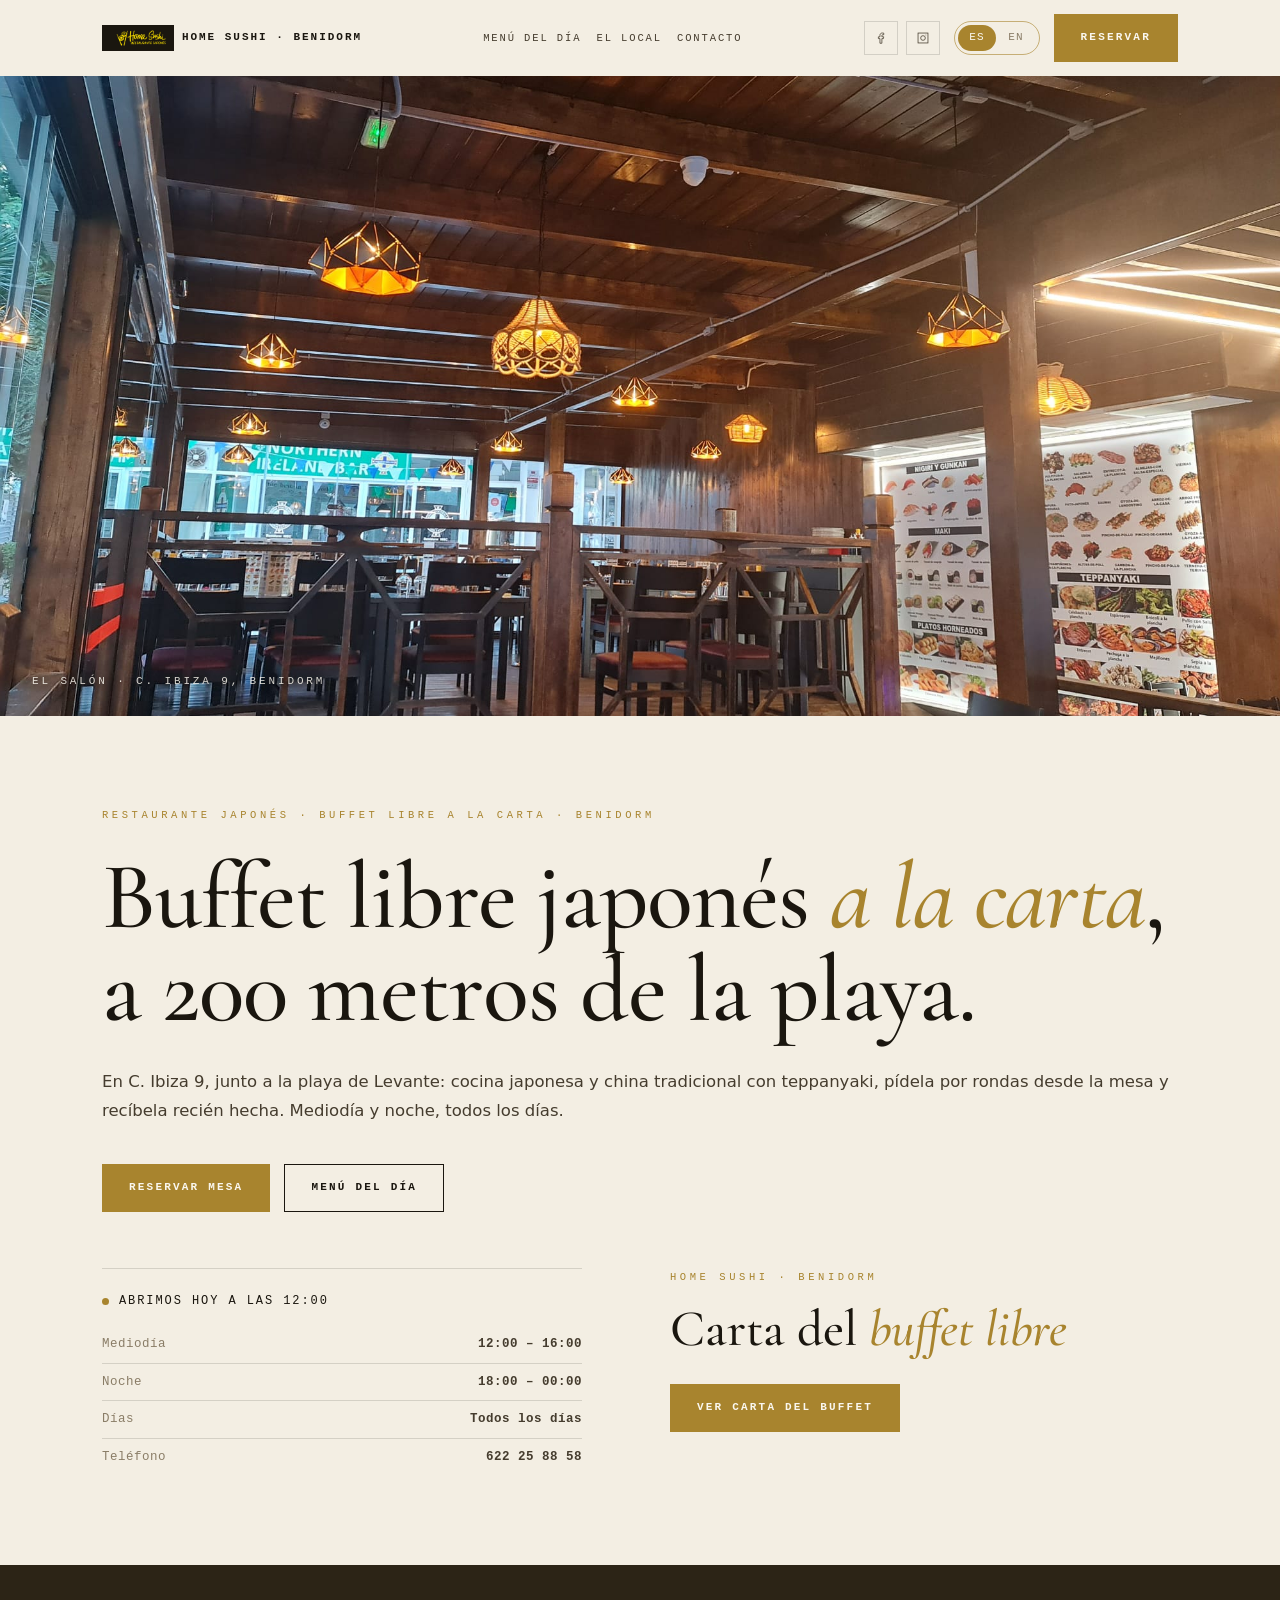
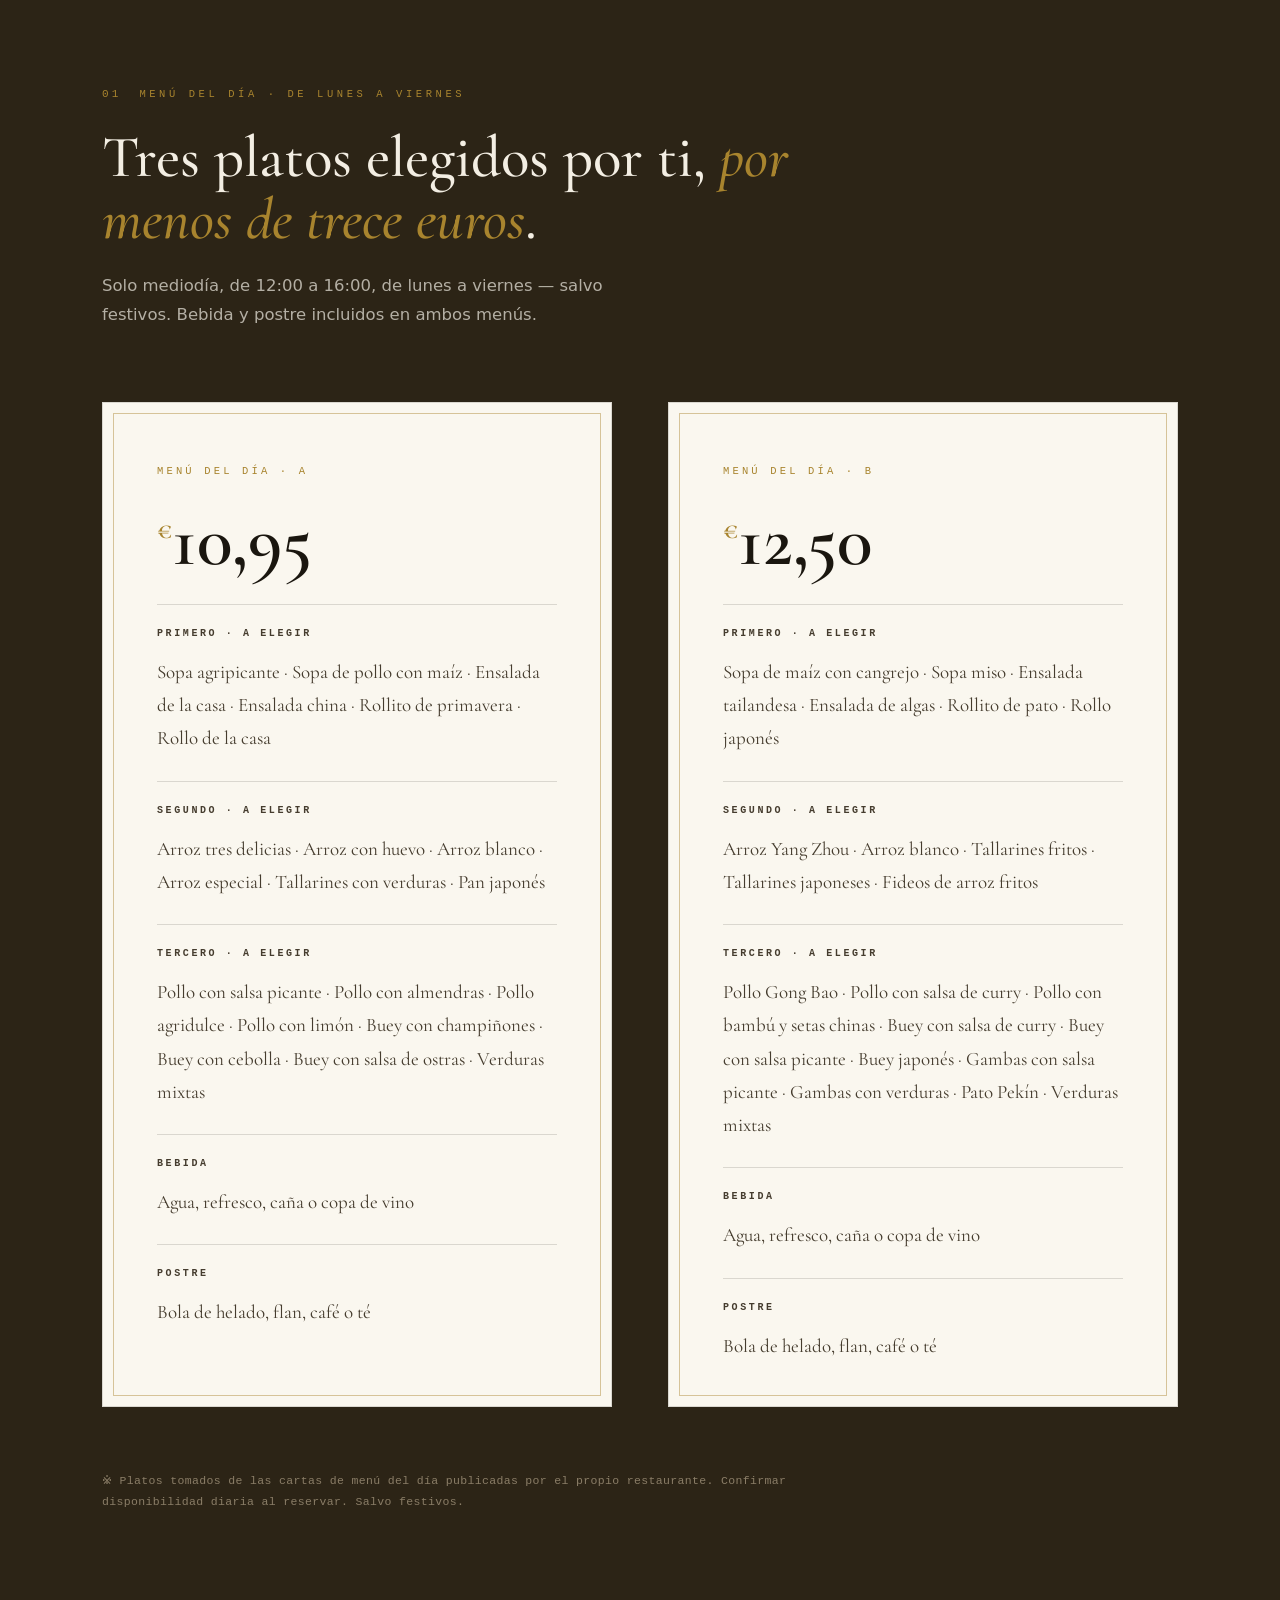
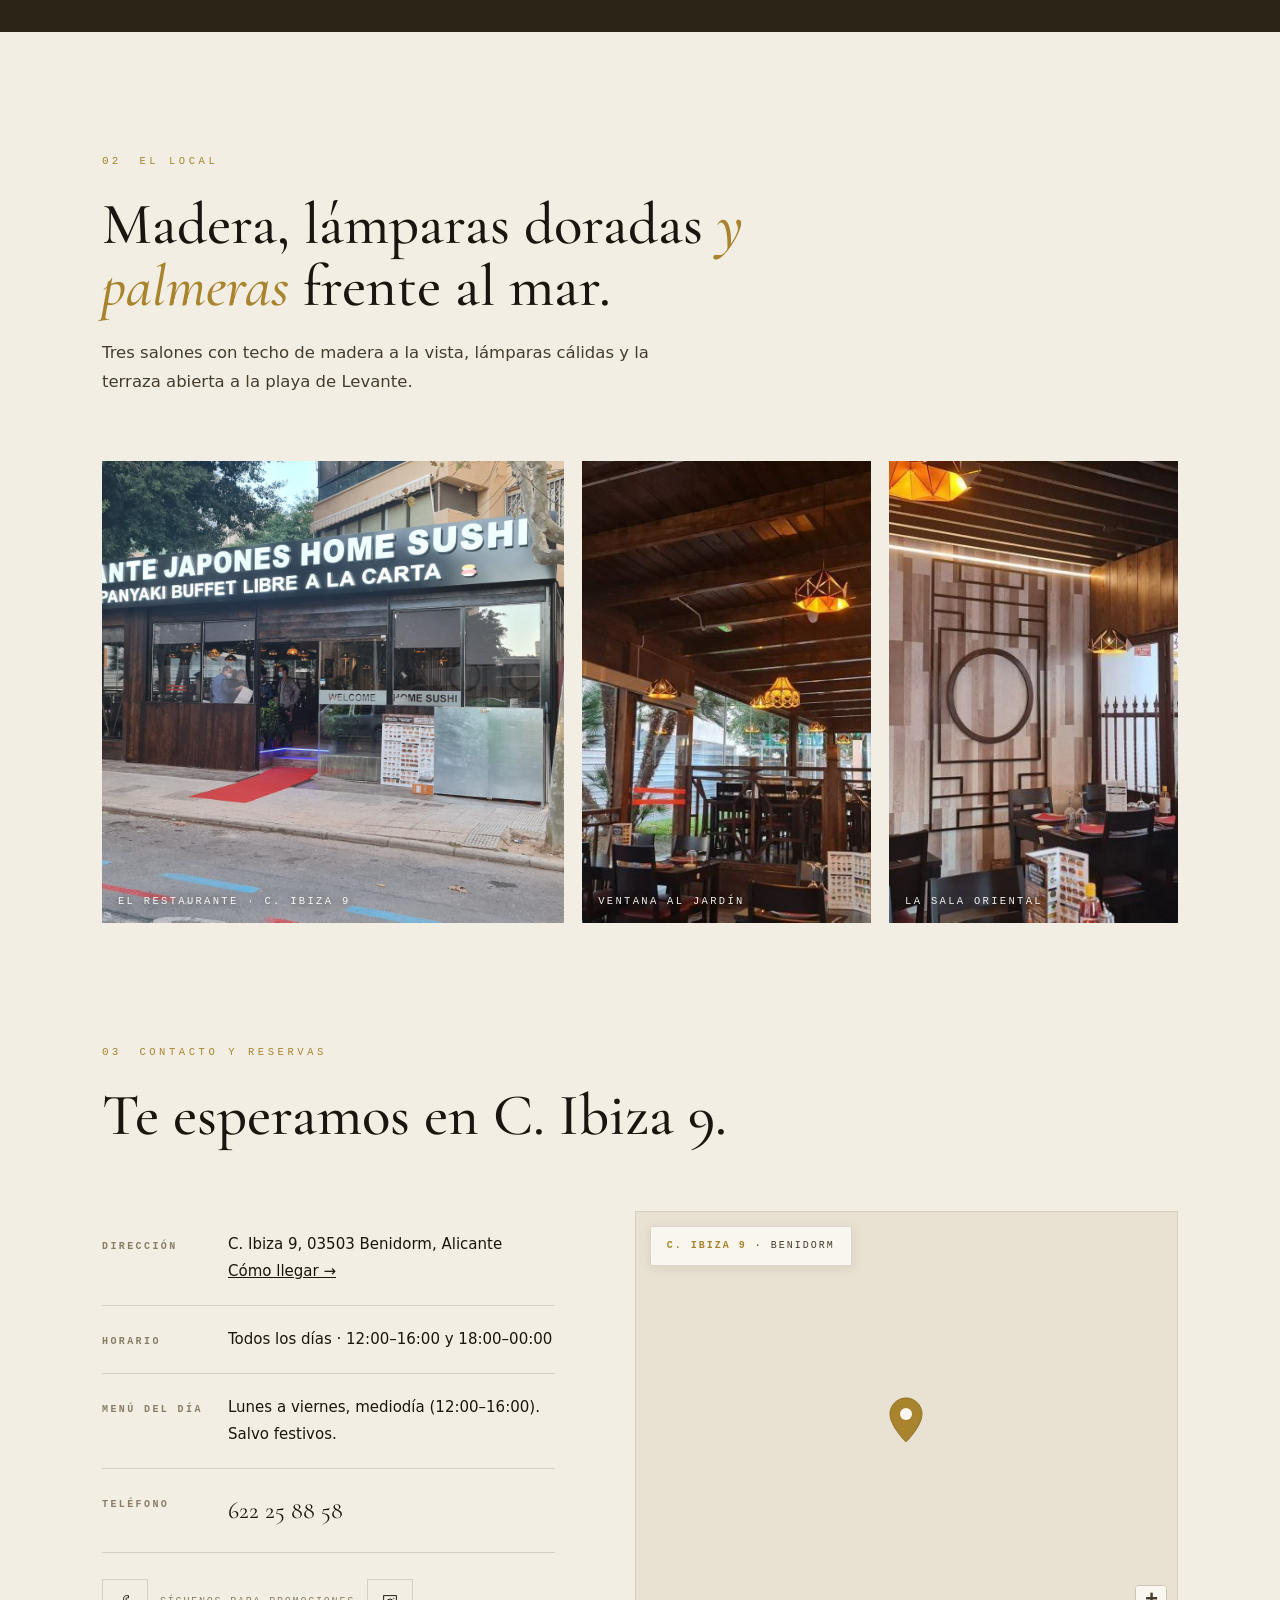
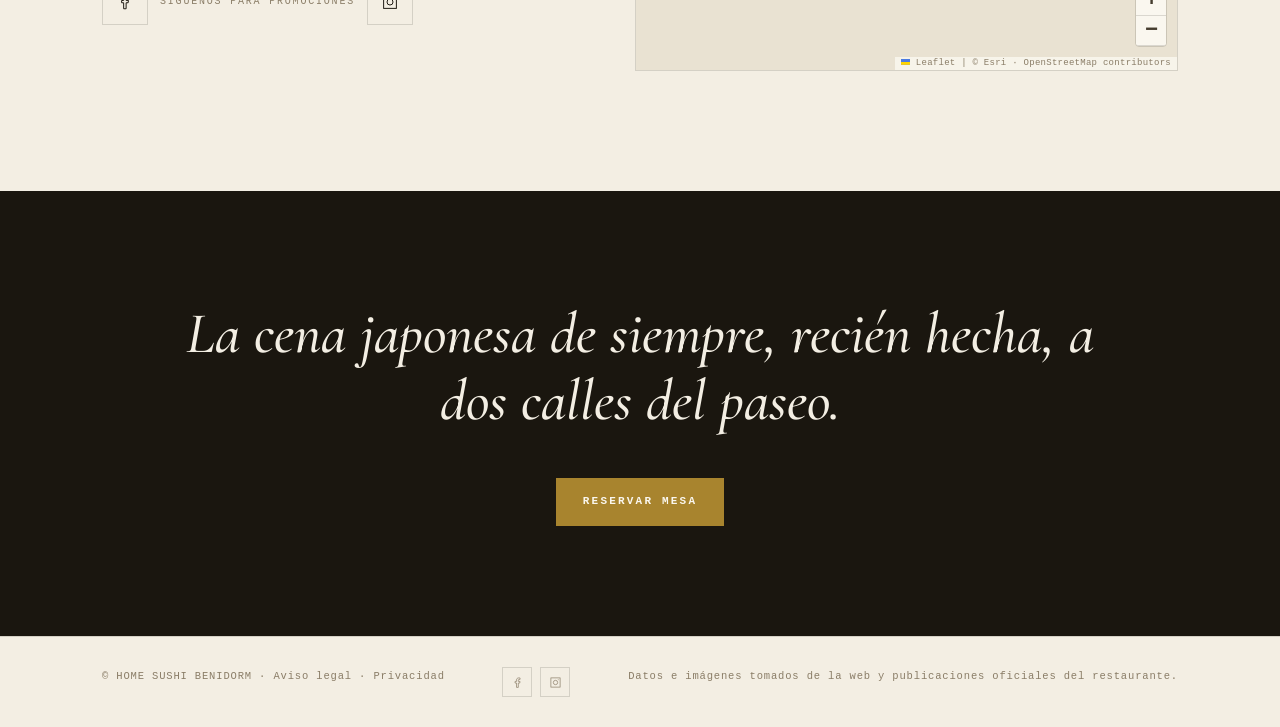
==== index.html @ 4728bac6 "Initial commit: web de Home Sushi con reservas y QR de menú" ====
<!DOCTYPE html>
<html lang="es">
<head>
<meta charset="UTF-8">
<meta name="viewport" content="width=device-width, initial-scale=1.0">
<title>HOME SUSHI Benidorm · Buffet libre japonés a la carta</title>
<meta name="description" content="Restaurante japonés y chino en Benidorm, a escasos 200 metros de la playa. Buffet libre a la carta con teppanyaki y menús del día de lunes a viernes. C. Ibiza 9 · 622 25 88 58.">
<link rel="icon" href="assets/logo.png">
<link rel="preconnect" href="https://fonts.googleapis.com">
<link rel="preconnect" href="https://fonts.gstatic.com" crossorigin>
<link href="https://fonts.googleapis.com/css2?family=Cormorant+Garamond:ital,wght@0,500;0,600;1,500&display=swap" rel="stylesheet">
<link rel="stylesheet" href="assets/leaflet/leaflet.css">
<link rel="stylesheet" href="assets/reservas.css">
<script>document.documentElement.className+=' js';</script>
<style>
:root{
  --paper:#f3eee3;
  --paper2:#faf7ef;
  --ink:#1a160f;
  --ink2:#453c2e;
  --muted:#8a7d67;
  --gold:#a8842e;
  --gold-soft:rgba(168,132,46,.45);
  --hair:rgba(26,22,15,.14);
  --hairW:rgba(250,247,239,.18);
  --disp:'Cormorant Garamond',Georgia,'Times New Roman',serif;
  --sans:-apple-system,BlinkMacSystemFont,'Segoe UI',system-ui,sans-serif;
  --mono:ui-monospace,'Cascadia Mono','Segoe UI Mono',Consolas,monospace;
}
*{margin:0;padding:0;box-sizing:border-box}
html{scroll-behavior:smooth}
body{counter-reset:cl;background:var(--paper);color:var(--ink);font-family:var(--sans);font-size:16px;line-height:1.8;-webkit-font-smoothing:antialiased}
a{color:inherit;text-decoration:none}
img{display:block;max-width:100%}
.wrap{max-width:1140px;margin:0 auto;padding:0 32px}
.eyebrow{font-family:var(--mono);font-size:10.5px;font-weight:500;letter-spacing:.34em;text-transform:uppercase;color:var(--gold)}
.num{font-family:var(--mono);font-size:11px;letter-spacing:.28em;color:var(--gold)}
.serif{font-family:var(--disp)}

/* NAV */
nav{position:fixed;inset:0 0 auto 0;z-index:80;border-bottom:1px solid transparent;transition:.35s;background:transparent}
nav.scrolled{background:rgba(243,238,227,.94);backdrop-filter:blur(10px);border-bottom-color:var(--hair)}
.navi{display:flex;align-items:center;justify-content:space-between;height:76px}
.brand{font-family:var(--mono);font-size:12px;font-weight:600;letter-spacing:.26em;text-transform:uppercase;color:var(--ink);display:flex;align-items:center;gap:12px;white-space:nowrap}
.nav-links a{position:relative;padding:6px 0;white-space:nowrap}
.brand .mark{background:var(--ink);padding:4px 6px;height:26px}
.nav-links{display:flex;gap:24px;font-family:var(--mono);font-size:10.5px;letter-spacing:.18em;text-transform:uppercase;color:var(--ink2)}
.nav-links a{position:relative;padding:6px 0}
.nav-links a::after{content:"";position:absolute;left:0;bottom:0;width:0;height:1px;background:var(--gold);transition:.3s}
.nav-links a:hover::after{width:100%}
.actic{display:flex;align-items:center;gap:22px}
.lang-sw{position:relative;width:86px;height:34px;background:none;border:1px solid rgba(168,132,46,.6);border-radius:99px;padding:0;cursor:pointer;font-family:var(--mono);font-size:11px;letter-spacing:.12em}
.lang-sw .knob{position:absolute;top:3px;left:3px;width:38px;height:26px;border-radius:99px;background:var(--gold);transition:transform .28s cubic-bezier(.4,0,.2,1)}
.lang-sw.en .knob{transform:translateX(41px)}
.lang-sw .lab{position:absolute;top:0;height:100%;width:41px;display:grid;place-items:center;line-height:1}
.lang-sw .l-es{left:2px;color:var(--paper2)}
.lang-sw .l-en{left:41px;color:var(--muted)}
nav.scrolled .lang-sw .l-es{color:var(--ink)}
nav.scrolled .lang-sw .l-en{color:var(--muted)}
.lang-sw.en .l-es{color:var(--muted)}
nav.scrolled .lang-sw.en .l-es{color:var(--muted)}
.lang-sw.en .l-en{color:#fff!important}
.btn{font-family:var(--mono);font-size:11px;font-weight:600;letter-spacing:.2em;text-transform:uppercase;padding:13px 26px;border:1px solid;border-radius:0;display:inline-block;transition:.25s;cursor:pointer;background:none}
.btn-gold{background:var(--gold);border-color:var(--gold);color:var(--paper2)}
.btn-gold:hover{background:#8c6e23;border-color:#8c6e23;color:#fff}
.btn-line{border-color:var(--ink);color:var(--ink)}
.btn-line:hover{border-color:var(--gold);color:var(--gold)}
.burger{display:none;background:none;border:none;cursor:pointer;padding:8px}
.burger span{display:block;width:22px;height:1px;background:var(--ink);margin:6px 0}
@media(max-width:1500px){
  .navi{gap:16px}
  .brand{font-size:11px;letter-spacing:.18em;gap:8px}
  .nav-links{gap:15px}
  .actic{gap:14px}
  .nav-soc svg{width:13px;height:13px}
}

/* HERO */
.hero{position:relative;padding:90px 0 90px;background:var(--paper)}
.hero-grid{display:block}
.hero .over{margin-bottom:26px}
.hero h1{font-family:var(--disp);font-weight:500;font-size:clamp(52px,7.4vw,102px);line-height:.98;letter-spacing:-.01em}
.hero h1 em{font-style:italic;color:var(--gold)}
.hero .lede{margin-top:30px;color:var(--ink2);font-size:16.5px}
.hero-cta{display:flex;gap:14px;margin-top:38px;flex-wrap:wrap}
.hero-cols{display:grid;grid-template-columns:1fr 1fr;gap:60px;align-items:start;margin-top:56px}
.buffet-cta .eyebrow{margin-bottom:16px}
.buffet-cta h2{font-family:var(--disp);font-weight:500;font-size:clamp(34px,4vw,54px);line-height:1.05}
.buffet-cta h2 em{font-style:italic;color:var(--gold)}
.buffet-cta .btn{margin-top:28px}
.hrsbox{max-width:480px;border-top:1px solid var(--hair);padding-top:22px;font-family:var(--mono);font-size:12.5px;letter-spacing:.04em;color:var(--muted)}
.hrsbox .st{display:flex;align-items:center;gap:10px;font-size:12px;letter-spacing:.16em;text-transform:uppercase;color:var(--ink);margin-bottom:14px}
.hrsbox .dot{width:7px;height:7px;border-radius:50%;background:var(--gold)}
.hrsbox div.r{display:flex;justify-content:space-between;padding:7px 0;border-bottom:1px solid var(--hair)}
.hrsbox div.r:last-child{border-bottom:none}
.hrsbox b{font-weight:600;color:var(--ink2)}

/* FOTO BANDA */
.band{position:relative;margin-top:76px;height:min(72vh,640px);overflow:hidden;background:var(--ink)}
.band img{width:100%;height:100%;object-fit:cover}
.band figcaption{position:absolute;left:32px;bottom:24px;font-family:var(--mono);font-size:11px;letter-spacing:.26em;text-transform:uppercase;color:rgba(250,247,239,.85);text-shadow:0 1px 8px rgba(26,22,15,.9)}

/* SECTIONS */
section{padding:120px 0}
.sec-head{max-width:760px}
.sec-head .row1{display:flex;align-items:baseline;gap:18px;margin-bottom:22px}
.sec-head h2{font-family:var(--disp);font-weight:500;font-size:clamp(36px,4.6vw,60px);line-height:1.05}
.sec-head h2 em{font-style:italic;color:var(--gold)}
.sec-head .lead{margin-top:20px;color:var(--ink2);max-width:560px;font-size:16.5px}

/* TRIO (usp) */
.trio{display:grid;grid-template-columns:repeat(3,1fr);border-top:1px solid var(--hair);margin-top:72px}
.trio .c{padding:36px 36px 42px 0;border-bottom:1px solid var(--hair)}
.trio .c + .c{padding-left:36px;border-left:1px solid var(--hair)}
.trio .n{font-family:var(--mono);font-size:11px;letter-spacing:.26em;color:var(--gold)}
.trio h3{font-family:var(--disp);font-weight:500;font-size:27px;margin:18px 0 10px}
.trio p{color:var(--muted);font-size:15px}

/* BUFFET / CARTA */
.oscuro{background:#2c2416;color:var(--paper)}
.oscuro .eyebrow{color:var(--gold)}
.oscuro .lead{color:rgba(250,247,239,.66)}
.cat-grid{display:grid;grid-template-columns:repeat(5,1fr);gap:1px;background:var(--hairW);border:1px solid var(--hairW);margin-top:64px}
.cat{background:var(--ink);padding:34px 26px 40px;transition:.3s}
.cat:hover{background:#221d13}
.cat .cn{font-family:var(--mono);font-size:10px;letter-spacing:.24em;color:var(--gold);display:block;margin-bottom:16px}
.cat h3{font-family:var(--disp);font-weight:500;font-style:italic;font-size:25px;color:var(--paper)}
.plates{display:flex;gap:56px;align-items:center;margin-top:70px;flex-wrap:wrap;justify-content:center}
.plates figure{text-align:center;position:relative}
.plates figure::before{content:"";position:absolute;inset:-14px;border:1px solid var(--hairW);transform:rotate(-3deg)}
.plates figure:nth-child(2)::before{transform:rotate(2deg)}
.plates figure:nth-child(3)::before{transform:rotate(-1.5deg)}
.plates img{width:210px;height:210px;object-fit:cover;position:relative;z-index:1}
.plates figcaption{margin-top:20px;font-family:var(--mono);font-size:10.5px;letter-spacing:.24em;text-transform:uppercase;color:var(--muted)}
.sign{margin-top:80px;text-align:center}
.sign .q{font-family:var(--disp);font-style:italic;font-weight:500;font-size:clamp(26px,3.4vw,42px);color:var(--ink)}
.sign .src{display:block;margin-top:16px;font-family:var(--mono);font-size:10.5px;letter-spacing:.3em;text-transform:uppercase;color:var(--muted)}

/* MENÚS DEL DÍA */
.menu-cards{display:grid;grid-template-columns:1fr 1fr;gap:56px;margin-top:72px}
.card{background:var(--paper2);border:1px solid var(--hair);padding:52px 54px 44px;position:relative}
.card::after{content:"";position:absolute;inset:10px;border:1px solid var(--gold-soft);pointer-events:none}
.card .tag{font-family:var(--mono);font-size:10.5px;letter-spacing:.3em;text-transform:uppercase;color:var(--gold)}
.card .price{font-family:var(--disp);font-weight:600;font-size:74px;line-height:1;margin:20px 0 8px;color:var(--ink)}
.card .price sup{font-size:26px;color:var(--gold)}
.card .sub{font-family:var(--mono);font-size:11.5px;letter-spacing:.14em;color:var(--muted)}
.dgrupo{margin-top:26px;padding-top:20px;border-top:1px solid var(--hair)}
.dgrupo h4{font-family:var(--mono);font-size:10px;font-weight:600;letter-spacing:.26em;text-transform:uppercase;color:var(--ink2);margin-bottom:12px}
.dgrupo p{font-family:var(--disp);font-size:19px;line-height:1.75;color:var(--ink2)}
.cardnote{margin-top:64px;font-family:var(--mono);font-size:11.5px;color:var(--muted);letter-spacing:.03em;max-width:760px}

/* LOCAL */
.gal{display:grid;grid-template-columns:1.6fr 1fr 1fr;gap:18px;margin-top:64px}
.gal figure{position:relative;overflow:hidden}
.gal img{width:100%;height:100%;object-fit:cover;aspect-ratio:1;transition:.7s}
.gal figure:hover img{transform:scale(1.04)}
.gal figcaption{position:absolute;left:16px;bottom:12px;font-family:var(--mono);font-size:10.5px;letter-spacing:.22em;text-transform:uppercase;color:rgba(255,255,255,.92);text-shadow:0 1px 8px rgba(26,22,15,.9)}

/* CONTACTO */
.ct{display:grid;grid-template-columns:1fr 1.2fr;gap:80px;margin-top:64px;align-items:start}
.ct-rows .row{display:grid;grid-template-columns:120px 1fr;gap:6px;padding:20px 0;border-bottom:1px solid var(--hair);font-size:15px}
.ct-rows .row b{font-family:var(--mono);font-size:10px;font-weight:600;letter-spacing:.24em;text-transform:uppercase;color:var(--muted);padding-top:7px}
.ct-rows a:hover{color:var(--gold)}
.wc{display:flex;gap:12px;align-items:center;margin-top:26px}
.wc span{font-family:var(--mono);font-size:10px;color:var(--muted);letter-spacing:.18em;text-transform:uppercase}
.wc a{width:46px;height:46px;border:1px solid var(--hair);display:grid;place-items:center;transition:.25s}
.wc a:hover{border-color:var(--gold);color:var(--gold);background:var(--paper2)}
.wc svg{width:18px;height:18px}
.nav-soc{display:flex;gap:8px}
.nav-soc a{width:34px;height:34px;border:1px solid var(--hair);display:grid;place-items:center;color:var(--ink2);transition:.25s}
.nav-soc a:hover{border-color:var(--gold);color:var(--gold)}
.nav-soc svg{width:14px;height:14px}
.nav-links .msoc{display:none}
.fsoc{display:flex;gap:8px}
.fsoc a{width:30px;height:30px;border:1px solid var(--hair);display:grid;place-items:center;color:var(--muted);transition:.25s}
.fsoc a:hover{border-color:var(--gold);color:var(--gold)}
.fsoc svg{width:13px;height:13px}
.map{border:1px solid var(--hair);position:relative;overflow:hidden;min-height:460px}
.map #map{position:absolute;inset:0;z-index:0;background:#e9e2d2}
.map-chip{position:absolute;z-index:1000;top:14px;left:14px;background:rgba(250,247,239,.95);border:1px solid var(--hair);padding:10px 16px;font-family:var(--mono);font-size:10px;letter-spacing:.2em;text-transform:uppercase;color:var(--ink2);box-shadow:0 2px 12px rgba(26,22,15,.08)}
.map-chip b{color:var(--gold);font-weight:600}
.hs-pin svg{display:block}
.leaflet-tile-pane{filter:sepia(.32) saturate(.72) brightness(1.03)}
.leaflet-container{font-family:var(--mono)!important;font-size:10px!important}
.leaflet-control-attribution{background:rgba(250,247,239,.85)!important;font-size:9px!important;letter-spacing:.03em;color:var(--muted)!important;padding:0 6px}
.leaflet-control-attribution a{color:var(--muted)!important;text-decoration:none}
.leaflet-bar{border:1px solid var(--hair)!important;box-shadow:none!important}
.leaflet-bar a{background:var(--paper2)!important;color:var(--ink2)!important;border-bottom:1px solid var(--hair)!important}
.leaflet-bar a:hover{background:#fff!important;color:var(--gold)!important}

/* CIERRE */
.closing{background:var(--ink);color:var(--paper);text-align:center;padding:110px 24px}
.closing .q{font-family:var(--disp);font-style:italic;font-weight:500;font-size:clamp(32px,4.8vw,58px);line-height:1.15;max-width:17em;margin:0 auto}
.closing .btn{margin-top:44px}

footer{padding:30px 0;color:var(--muted);font-size:12.5px;border-top:1px solid var(--hair)}
footer .wrap{display:flex;justify-content:space-between;gap:14px;flex-wrap:wrap;font-family:var(--mono);font-size:10.5px;letter-spacing:.08em}

.carta-num{counter-reset:cl}
.luxframe{border:1px solid var(--hair);padding:10px;background:var(--surface)}
.luxframe img{width:100%;display:block}
.luxframe figcaption{margin-top:12px;font-family:var(--mono);font-size:10.5px;letter-spacing:.14em;color:var(--muted);text-transform:uppercase}
.cline{display:flex;justify-content:space-between;align-items:baseline;gap:14px;padding:13px 4px;border-bottom:1px solid var(--hair);font-family:var(--disp);font-size:20px;color:var(--ink2);counter-increment:cl}
.cline::before{content:counter(cl,decimal-leading-zero);font-family:var(--mono);font-size:10px;letter-spacing:.18em;color:var(--gold)}
/* reveal */
html.js .reveal{opacity:0;transform:translateY(16px);transition:.7s cubic-bezier(.2,.7,.3,1)}
html.js .reveal.in{opacity:1;transform:none}

@media(max-width:940px){
  .nav-links{display:none}
  .burger{display:block}
  .nav-soc{display:none}
  nav.open .nav-links{display:flex;position:absolute;top:76px;left:0;right:0;flex-direction:column;background:var(--ink);padding:30px 32px;gap:20px;border-bottom:1px solid var(--hair)}
  nav.open .nav-links a{color:var(--paper)}
  nav.open .nav-links .msoc{display:flex;gap:10px;margin-top:8px;border-top:1px solid var(--hairW);padding-top:18px}
  .msoc a{width:40px;height:40px;border:1px solid var(--hairW);display:grid;place-items:center;color:var(--paper2);transition:.25s}
  .msoc a:hover{border-color:var(--gold);color:var(--gold)}
  .msoc a::after{display:none}
  .msoc svg{width:16px;height:16px}
  section{padding:84px 0}
  .cat-grid{grid-template-columns:1fr 1fr}
  .menu-cards,.ct,.gal,.trio,.hero-cols{grid-template-columns:1fr}
  .trio .c + .c{padding-left:0;border-left:none}
  .card{padding:36px 28px}
  .plates img{width:180px;height:180px}
}
@media(max-width:560px){
  .lang-sw{width:76px;height:30px}
  .lang-sw .knob{width:32px;height:24px}
  .lang-sw.en .knob{transform:translateX(37px)}
  .lang-sw .lab{width:35px}
  .lang-sw .l-en{left:35px}
  .cat-grid{grid-template-columns:1fr}
  .gal{grid-template-columns:1fr}
  .band{height:52vh}
  .brand{font-size:11px;letter-spacing:.2em}
  .actic{gap:10px}
  .btn{padding:11px 16px}
}
</style>
</head>
<body>

<nav id="nav">
  <div class="wrap navi">
    <a class="brand" href="#top"><img class="mark" src="assets/logo.png" alt="Home Sushi">Home Sushi · Benidorm</a>
    <div class="nav-links">
      <a href="#menudia" data-i18n="n2">Menú del día</a>
      <a href="#local" data-i18n="n4">El local</a>
      <a href="#contacto" data-i18n="n5">Contacto</a>
      <div class="msoc">
        <a href="https://www.facebook.com/homesushibenidorm" target="_blank" rel="noopener" aria-label="Facebook"><svg viewBox="0 0 24 24" fill="none" stroke="currentColor" stroke-width="1.3"><path d="M13.5 21v-8h2.7l.4-3.1h-3.1V7.9c0-.9.25-1.5 1.55-1.5h1.65V3.6c-.3-.04-1.3-.13-2.45-.13-2.4 0-4.05 1.47-4.05 4.17v2.33H7.5V13h2.7v8h3.3z"/></svg></a>
        <a href="https://instagram.com/restaurantehomesushi_benidorm" target="_blank" rel="noopener" aria-label="Instagram"><svg viewBox="0 0 24 24" fill="none" stroke="currentColor" stroke-width="1.3"><rect x="3.5" y="3.5" width="17" height="17"/><circle cx="12" cy="12" r="4"/><circle cx="17" cy="7" r=".8" fill="currentColor" stroke="none"/></svg></a>
      </div>
    </div>
    <div class="actic">
      <div class="nav-soc">
        <a href="https://www.facebook.com/homesushibenidorm" target="_blank" rel="noopener" aria-label="Facebook"><svg viewBox="0 0 24 24" fill="none" stroke="currentColor" stroke-width="1.3"><path d="M13.5 21v-8h2.7l.4-3.1h-3.1V7.9c0-.9.25-1.5 1.55-1.5h1.65V3.6c-.3-.04-1.3-.13-2.45-.13-2.4 0-4.05 1.47-4.05 4.17v2.33H7.5V13h2.7v8h3.3z"/></svg></a>
        <a href="https://instagram.com/restaurantehomesushi_benidorm" target="_blank" rel="noopener" aria-label="Instagram"><svg viewBox="0 0 24 24" fill="none" stroke="currentColor" stroke-width="1.3"><rect x="3.5" y="3.5" width="17" height="17"/><circle cx="12" cy="12" r="4"/><circle cx="17" cy="7" r=".8" fill="currentColor" stroke="none"/></svg></a>
      </div>
      <button class="lang-sw" id="langBtn" role="switch" aria-checked="false" aria-label="Cambiar idioma a inglés">
        <span class="knob"></span><span class="lab l-es">ES</span><span class="lab l-en">EN</span>
      </button>
      <a class="btn btn-gold" href="tel:+34622258858" data-reserva data-i18n="book">Reservar</a>
      <button class="burger" id="burger" aria-label="Menú"><span></span><span></span><span></span></button>
    </div>
  </div>
</nav>

<figure class="band reveal">
  <img src="assets/salon.jpg" alt="Salón principal de Home Sushi Benidorm, techo de madera y lámparas cálidas">
  <figcaption data-i18n="c1">El salón · C. Ibiza 9, Benidorm</figcaption>
</figure>

<header class="hero" id="top">
  <div class="wrap hero-grid">
    <div>
      <p class="eyebrow over" data-i18n="k1">Restaurante japonés · buffet libre a la carta · Benidorm</p>
      <h1 data-i18n="h1">Buffet libre japonés <em>a la carta</em>, a 200 metros de la playa.</h1>
      <p class="lede" data-i18n="sub">En C. Ibiza 9, junto a la playa de Levante: cocina japonesa y china tradicional con teppanyaki, pídela por rondas desde la mesa y recíbela recién hecha. Mediodía y noche, todos los días.</p>
      <div class="hero-cta">
        <a class="btn btn-gold" href="tel:+34622258858" data-reserva data-i18n="book2">Reservar mesa</a>
        <a class="btn btn-line" href="#menudia" data-i18n="menu">Menú del día</a>
      </div>
    </div>
    <div class="hero-cols">
      <div class="hrsbox">
        <div class="st"><span class="dot"></span><span id="openState" data-i18n="state">Hoy · abierto 12:00–16:00 y 18:00–00:00</span></div>
        <div class="r"><span data-i18n="h1a">Mediodía</span><b>12:00 – 16:00</b></div>
        <div class="r"><span data-i18n="h1b">Noche</span><b>18:00 – 00:00</b></div>
        <div class="r"><span data-i18n="h1c">Días</span><b data-i18n="h1d">Todos los días</b></div>
        <div class="r"><span data-i18n="h1e">Teléfono</span><b><a href="tel:+34622258858">622 25 88 58</a></b></div>
      </div>
      <div class="buffet-cta">
        <p class="eyebrow">Home Sushi · Benidorm</p>
        <h2 data-i18n="buffetH">Carta del <em>buffet libre</em></h2>
        <a class="btn btn-gold" id="buffetBtn" href="menu-buffet-es.pdf" target="_blank" rel="noopener" data-i18n="buffetBtn">Ver carta del buffet</a>
      </div>
    </div>
  </div>
</header>

<section class="oscuro" id="menudia" data-od-id="menu-del-dia">
  <div class="wrap">
    <div class="sc-head reveal" style="display:contents"></div>
    <div class="sec-head reveal">
      <div class="row1"><span class="num">01</span><span class="eyebrow" data-i18n="k3">Menú del día · de lunes a viernes</span></div>
      <h2 data-i18n="h2b">Tres platos elegidos por ti, <em>por menos de trece euros</em>.</h2>
      <p class="lead" data-i18n="lead2">Solo mediodía, de 12:00 a 16:00, de lunes a viernes — salvo festivos. Bebida y postre incluidos en ambos menús.</p>
    </div>

    <div class="menu-cards">
      <article class="card reveal">
        <span class="tag" data-i18n="cardA">Menú del día · A</span>
        <div class="price"><sup>€</sup>10,95</div>
        <div class="dgrupo"><h4 data-i18n="g1">Primero · a elegir</h4><p data-i18n="g1p">Sopa agripicante · Sopa de pollo con maíz · Ensalada de la casa · Ensalada china · Rollito de primavera · Rollo de la casa</p></div>
        <div class="dgrupo"><h4 data-i18n="g2">Segundo · a elegir</h4><p data-i18n="g2p">Arroz tres delicias · Arroz con huevo · Arroz blanco · Arroz especial · Tallarines con verduras · Pan japonés</p></div>
        <div class="dgrupo"><h4 data-i18n="g3">Tercero · a elegir</h4><p data-i18n="g3p">Pollo con salsa picante · Pollo con almendras · Pollo agridulce · Pollo con limón · Buey con champiñones · Buey con cebolla · Buey con salsa de ostras · Verduras mixtas</p></div>
        <div class="dgrupo"><h4 data-i18n="g4">Bebida</h4><p data-i18n="g4p">Agua, refresco, caña o copa de vino</p></div>
        <div class="dgrupo"><h4 data-i18n="g5">Postre</h4><p data-i18n="g5p">Bola de helado, flan, café o té</p></div>
      </article>

      <article class="card reveal">
        <span class="tag" data-i18n="cardB">Menú del día · B</span>
        <div class="price"><sup>€</sup>12,50</div>
        <div class="dgrupo"><h4 data-i18n="h1g">Primero · a elegir</h4><p data-i18n="h1gp">Sopa de maíz con cangrejo · Sopa miso · Ensalada tailandesa · Ensalada de algas · Rollito de pato · Rollo japonés</p></div>
        <div class="dgrupo"><h4 data-i18n="g2">Segundo · a elegir</h4><p data-i18n="h2gp">Arroz Yang Zhou · Arroz blanco · Tallarines fritos · Tallarines japoneses · Fideos de arroz fritos</p></div>
        <div class="dgrupo"><h4 data-i18n="g3">Tercero · a elegir</h4><p data-i18n="h3gp">Pollo Gong Bao · Pollo con salsa de curry · Pollo con bambú y setas chinas · Buey con salsa de curry · Buey con salsa picante · Buey japonés · Gambas con salsa picante · Gambas con verduras · Pato Pekín · Verduras mixtas</p></div>
        <div class="dgrupo"><h4 data-i18n="g4">Bebida</h4><p data-i18n="g4p">Agua, refresco, caña o copa de vino</p></div>
        <div class="dgrupo"><h4 data-i18n="g5">Postre</h4><p data-i18n="g5p">Bola de helado, flan, café o té</p></div>
      </article>
    </div>

    <p class="cardnote reveal" data-i18n="cardnote">※ Platos tomados de las cartas de menú del día publicadas por el propio restaurante. Confirmar disponibilidad diaria al reservar. Salvo festivos.</p>
  </div>
</section>

<section id="local" data-od-id="el-local">
  <div class="wrap">
    <div class="sec-head reveal">
      <div class="row1"><span class="num">02</span><span class="eyebrow" data-i18n="k6">El local</span></div>
      <h2 data-i18n="h2d">Madera, lámparas doradas <em>y palmeras</em> frente al mar.</h2>
      <p class="lead" data-i18n="lead3">Tres salones con techo de madera a la vista, lámparas cálidas y la terraza abierta a la playa de Levante.</p>
    </div>
    <div class="gal">
      <figure class="reveal"><img src="assets/fachada.jpg" alt="Fachada de Home Sushi en C. Ibiza 9, Benidorm"><figcaption data-i18n="g1" style="text-shadow:0 1px 8px rgba(26,22,15,.9)">El restaurante · C. Ibiza 9</figcaption></figure>
      <figure class="reveal"><img src="assets/terraza.jpg" alt="Salón ventana a la palmera"><figcaption data-i18n="g2">Ventana al jardín</figcaption></figure>
      <figure class="reveal"><img src="assets/sala-oriental.jpg" alt="Sala con decoración oriental y manteles rojos"><figcaption data-i18n="g3">La sala oriental</figcaption></figure>
    </div>
  </div>
</section>

<section id="contacto" style="padding-top:0" data-od-id="contacto">
  <div class="wrap">
    <div class="sec-head reveal">
      <div class="row1"><span class="num">03</span><span class="eyebrow" data-i18n="k7">Contacto y reservas</span></div>
      <h2 data-i18n="h2f">Te esperamos en C. Ibiza&nbsp;9.</h2>
    </div>
    <div class="ct">
      <div class="ct-rows reveal">
        <div class="row"><b data-i18n="c1">Dirección</b><span>C. Ibiza 9, 03503 Benidorm, Alicante<br><a href="https://maps.google.com/maps?q=Calle+Ibiza+9,+03503+Benidorm" target="_blank" rel="noopener" style="text-decoration:underline" data-i18n="c1l">Cómo llegar →</a></span></div>
        <div class="row"><b data-i18n="c2">Horario</b><span data-i18n="c2v">Todos los días · 12:00–16:00 y 18:00–00:00</span></div>
        <div class="row"><b data-i18n="c3">Menú del día</b><span data-i18n="c3v">Lunes a viernes, mediodía (12:00–16:00). Salvo festivos.</span></div>
        <div class="row"><b data-i18n="c4">Teléfono</b><a href="tel:+34622258858" style="font-family:var(--disp);font-size:24px">622 25 88 58</a></div>
        <div class="wc">
          <a href="https://www.facebook.com/homesushibenidorm" target="_blank" rel="noopener" aria-label="Facebook"><svg viewBox="0 0 24 24" fill="none" stroke="currentColor" stroke-width="1.3"><path d="M13.5 21v-8h2.7l.4-3.1h-3.1V7.9c0-.9.25-1.5 1.55-1.5h1.65V3.6c-.3-.04-1.3-.13-2.45-.13-2.4 0-4.05 1.47-4.05 4.17v2.33H7.5V13h2.7v8h3.3z"/></svg></a>
          <span data-i18n="follow">Síguenos para promociones</span>
          <a href="https://instagram.com/restaurantehomesushi_benidorm" target="_blank" rel="noopener" aria-label="Instagram"><svg viewBox="0 0 24 24" fill="none" stroke="currentColor" stroke-width="1.3"><rect x="3.5" y="3.5" width="17" height="17"/><circle cx="12" cy="12" r="4"/><circle cx="17" cy="7" r=".8" fill="currentColor" stroke="none"/></svg></a>
        </div>
      </div>
      <div class="map reveal">
        <div id="map" role="application" aria-label="Mapa de Home Sushi Benidorm"></div>
        <div class="map-chip"><b>C. Ibiza 9</b> · Benidorm</div>
      </div>
    </div>
  </div>
</section>

<div class="closing">
  <p class="q reveal" data-i18n="close">La cena japonesa de siempre, recién hecha, a dos calles del paseo.</p>
  <div class="reveal"><a class="btn btn-gold" href="tel:+34622258858" data-reserva data-i18n="book3">Reservar mesa</a></div>
</div>

<footer>
  <div class="wrap">
    <span>© HOME SUSHI BENIDORM · <a href="#" data-i18n="flegal">Aviso legal</a> · <a href="#" data-i18n="fpriv">Privacidad</a></span>
    <div class="fsoc">
      <a href="https://www.facebook.com/homesushibenidorm" target="_blank" rel="noopener" aria-label="Facebook"><svg viewBox="0 0 24 24" fill="none" stroke="currentColor" stroke-width="1.3"><path d="M13.5 21v-8h2.7l.4-3.1h-3.1V7.9c0-.9.25-1.5 1.55-1.5h1.65V3.6c-.3-.04-1.3-.13-2.45-.13-2.4 0-4.05 1.47-4.05 4.17v2.33H7.5V13h2.7v8h3.3z"/></svg></a>
      <a href="https://instagram.com/restaurantehomesushi_benidorm" target="_blank" rel="noopener" aria-label="Instagram"><svg viewBox="0 0 24 24" fill="none" stroke="currentColor" stroke-width="1.3"><rect x="3.5" y="3.5" width="17" height="17"/><circle cx="12" cy="12" r="4"/><circle cx="17" cy="7" r=".8" fill="currentColor" stroke="none"/></svg></a>
    </div>
    <span data-i18n="fnote">Datos e imágenes tomados de la web y publicaciones oficiales del restaurante.</span>
  </div>
</footer>

<script src="assets/leaflet/leaflet.js"></script>
<script>
if(document.getElementById('map')){
  const mk=L.map('map',{zoomControl:false,scrollWheelZoom:false,attributionControl:true}).setView([38.53991,-0.11811],17);
  L.control.zoom({position:'bottomright'}).addTo(mk);
  L.tileLayer('https://server.arcgisonline.com/ArcGIS/rest/services/World_Street_Map/MapServer/tile/{z}/{y}/{x}',{
    attribution:'&copy; Esri · OpenStreetMap contributors',
    maxZoom:19
  }).addTo(mk);
  L.marker([38.53991,-0.11811],{icon:L.divIcon({
    className:'hs-pin',
    html:'<svg xmlns="http://www.w3.org/2000/svg" width="34" height="46" viewBox="0 0 34 46"><path d="M17 1C8.16 1 1 8.16 1 17c0 12.1 16 28 16 28s16-15.9 16-28C33 8.16 25.84 1 17 1z" fill="#a8842e" stroke="#8c6e23" stroke-width="1"/><circle cx="17" cy="17" r="6" fill="#faf7ef"/></svg>',
    iconSize:[34,46],iconAnchor:[17,44]
  })}).addTo(mk);
}
</script>
<script>
const I18N={
en:{n2:"Lunch set",n4:"The venue",n5:"Contact",book:"Book",
k1:"Japanese restaurant · all-you-can-eat à la carte · Benidorm",
h1:"Japanese all-you-can-eat <em>à la carte</em>, 200 metres from the beach.",
sub:"At C. Ibiza 9, next to Levante beach: traditional Japanese and Chinese cuisine with teppanyaki, ordered in rounds from your table and served freshly made. Lunch and dinner, every day.",
book2:"Book a table",menu:"Lunch set",
buffetH:'Buffet libre <em>menu</em>',buffetBtn:'View buffet menu',
h1a:"Lunchtime",h1b:"Evening",h1c:"Days",h1d:"Every day",h1e:"Phone",
c1:"The dining room · C. Ibiza 9, Benidorm",
k3:"Lunch set · monday to friday",h2b:"Three courses chosen from, <em>for under thirteen euros</em>.",lead2:"Lunchtime only, 12:00 to 16:00, Monday to Friday — except bank holidays. Drink and dessert included in both menus.",
cardA:"Lunch set · A",cardB:"Lunch set · B",
g1:"First course · choose one",g1p:"Hot-and-sour soup · Chicken and sweetcorn soup · House salad · Chinese salad · Spring roll · House roll",
g2:"Second course · choose one",g2p:"Three-treasures fried rice · Egg rice · Plain rice · Special rice · Vegetables noodles · Japanese bun",
g3:"Third course · choose one",g3p:"Spicy chicken · Chicken with almonds · Sweet-and-sour chicken · Lemon chicken · Beef with mushrooms · Beef with onions · Beef with oyster sauce · Mixed vegetables",
g4:"Drink",g4p:"Water, soft drink, small beer or glass of wine",g5:"Dessert",g5p:"Scoop of ice cream, crème caramel, coffee or tea",
h1gp:"Corn soup with crab · Miso soup · Thai salad · Seaweed salad · Duck roll · Japanese roll",
h2gp:"Yang Zhou fried rice · Plain rice · Fried noodles · Japanese noodles · Fried rice noodles",
h3gp:"Gong Bao chicken · Chicken in curry sauce · Chicken with bamboo and Chinese mushrooms · Beef in curry sauce · Spicy beef · Japanese beef · Spicy prawns · Prawns with vegetables · Peking duck · Mixed vegetables",
cardnote:"※ Dishes taken from the lunch-set menus published by the restaurant itself. Confirm daily availability when booking. Excluding bank holidays.",
k6:"The venue",h2d:"Wood, golden lamps <em>and palm trees</em> over the sea.",lead3:"Three dining rooms with exposed timber ceilings, warm lighting and a room opening onto Levante beach.",
g1:"The restaurant · C. Ibiza 9",g2:"Garden-facing room",g3:"The oriental room",
k7:"Contact & bookings",h2f:"We're waiting for you at C. Ibiza&nbsp;9.",
c1:"Address",c1l:"How to arrive →",c2:"Opening hours",c2v:"Every day · 12:00–16:00 and 18:00–00:00",c3:"Lunch set",c3v:"Monday to Friday, lunchtime (12:00–16:00). Except bank holidays.",c4:"Phone",
follow:"Follow us for promos",
close:"The Japanese dinner you know, freshly made, two streets from the promenade.",book3:"Book a table",
flegal:"Legal notice",fpriv:"Privacy",fnote:"Data and images taken from the restaurant's official website and publications."},
es:{}};
let lang='es';
const langBtn=document.getElementById('langBtn');
const stEl=document.getElementById('openState');
document.querySelectorAll('[data-i18n]').forEach(el=>{el._es=el.innerHTML;});
function openState(){
  const h=new Date();const t=h.getHours()+h.getMinutes()/60;const en=lang==='en';
  if(t<12||t>=24)return en?'Opens today at 12:00':'Abrimos hoy a las 12:00';
  if(t<16)return en?'Open now · closes at 16:00':'Abierto ahora · cerramos a las 16:00';
  if(t<18)return en?'Reopens at 18:00':'Volvemos a las 18:00';
  return en?'Open now · closes at 00:00':'Abierto ahora · cerramos a las 00:00';
}
function stateText(){if(stEl)stEl.textContent=openState();}
function apply(){
  document.querySelectorAll('[data-i18n]').forEach(el=>{
    if(el===stEl)return;
    const k=el.dataset.i18n;
    if(lang==='en'){const t=I18N.en[k];if(t!==undefined)el.innerHTML=t;}
    else if(el._es!==undefined)el.innerHTML=el._es;
  });
  const bb=document.getElementById('buffetBtn');
  if(bb)bb.href=lang==='en'?'menu-buffet-en.pdf':'menu-buffet-es.pdf';
  stateText();
}
function setLang(l){lang=l;
  langBtn.classList.toggle('en',l==='en');
  langBtn.setAttribute('aria-checked',l==='en');
  langBtn.setAttribute('aria-label',l==='es'?'Cambiar idioma a inglés':'Switch language to Spanish');
  document.documentElement.lang=l;apply();
}
langBtn.addEventListener('click',()=>setLang(lang==='es'?'en':'es'));
const nav=document.getElementById('nav'),yr=()=>nav.classList.toggle('scrolled',scrollY>56);window.addEventListener('scroll',yr,{passive:true});yr();
const obs=new IntersectionObserver(es=>es.forEach(e=>{if(e.isIntersecting){e.target.classList.add('in');obs.unobserve(e.target);}}),{threshold:.06});
document.querySelectorAll('.reveal').forEach((el,i)=>{el.style.transitionDelay=(i%6)*70+'ms';obs.observe(el);});
setTimeout(()=>document.querySelectorAll('.reveal:not(.in)').forEach(el=>el.classList.add('in')),700);
const burger=document.getElementById('burger');burger.addEventListener('click',()=>nav.classList.toggle('open'));
document.querySelectorAll('.nav-links a').forEach(a=>a.addEventListener('click',()=>nav.classList.remove('open')));
stateText();setInterval(stateText,60000);
</script>
<script src="assets/reservas.js"></script>
</body>
</html>
---- assets/leaflet/leaflet.css ----
/* required styles */

.leaflet-pane,
.leaflet-tile,
.leaflet-marker-icon,
.leaflet-marker-shadow,
.leaflet-tile-container,
.leaflet-pane > svg,
.leaflet-pane > canvas,
.leaflet-zoom-box,
.leaflet-image-layer,
.leaflet-layer {
	position: absolute;
	left: 0;
	top: 0;
	}
.leaflet-container {
	overflow: hidden;
	}
.leaflet-tile,
.leaflet-marker-icon,
.leaflet-marker-shadow {
	-webkit-user-select: none;
	   -moz-user-select: none;
	        user-select: none;
	  -webkit-user-drag: none;
	}
/* Prevents IE11 from highlighting tiles in blue */
.leaflet-tile::selection {
	background: transparent;
}
/* Safari renders non-retina tile on retina better with this, but Chrome is worse */
.leaflet-safari .leaflet-tile {
	image-rendering: -webkit-optimize-contrast;
	}
/* hack that prevents hw layers "stretching" when loading new tiles */
.leaflet-safari .leaflet-tile-container {
	width: 1600px;
	height: 1600px;
	-webkit-transform-origin: 0 0;
	}
.leaflet-marker-icon,
.leaflet-marker-shadow {
	display: block;
	}
/* .leaflet-container svg: reset svg max-width decleration shipped in Joomla! (joomla.org) 3.x */
/* .leaflet-container img: map is broken in FF if you have max-width: 100% on tiles */
.leaflet-container .leaflet-overlay-pane svg {
	max-width: none !important;
	max-height: none !important;
	}
.leaflet-container .leaflet-marker-pane img,
.leaflet-container .leaflet-shadow-pane img,
.leaflet-container .leaflet-tile-pane img,
.leaflet-container img.leaflet-image-layer,
.leaflet-container .leaflet-tile {
	max-width: none !important;
	max-height: none !important;
	width: auto;
	padding: 0;
	}

.leaflet-container img.leaflet-tile {
	/* See: https://bugs.chromium.org/p/chromium/issues/detail?id=600120 */
	mix-blend-mode: plus-lighter;
}

.leaflet-container.leaflet-touch-zoom {
	-ms-touch-action: pan-x pan-y;
	touch-action: pan-x pan-y;
	}
.leaflet-container.leaflet-touch-drag {
	-ms-touch-action: pinch-zoom;
	/* Fallback for FF which doesn't support pinch-zoom */
	touch-action: none;
	touch-action: pinch-zoom;
}
.leaflet-container.leaflet-touch-drag.leaflet-touch-zoom {
	-ms-touch-action: none;
	touch-action: none;
}
.leaflet-container {
	-webkit-tap-highlight-color: transparent;
}
.leaflet-container a {
	-webkit-tap-highlight-color: rgba(51, 181, 229, 0.4);
}
.leaflet-tile {
	filter: inherit;
	visibility: hidden;
	}
.leaflet-tile-loaded {
	visibility: inherit;
	}
.leaflet-zoom-box {
	width: 0;
	height: 0;
	-moz-box-sizing: border-box;
	     box-sizing: border-box;
	z-index: 800;
	}
/* workaround for https://bugzilla.mozilla.org/show_bug.cgi?id=888319 */
.leaflet-overlay-pane svg {
	-moz-user-select: none;
	}

.leaflet-pane         { z-index: 400; }

.leaflet-tile-pane    { z-index: 200; }
.leaflet-overlay-pane { z-index: 400; }
.leaflet-shadow-pane  { z-index: 500; }
.leaflet-marker-pane  { z-index: 600; }
.leaflet-tooltip-pane   { z-index: 650; }
.leaflet-popup-pane   { z-index: 700; }

.leaflet-map-pane canvas { z-index: 100; }
.leaflet-map-pane svg    { z-index: 200; }

.leaflet-vml-shape {
	width: 1px;
	height: 1px;
	}
.lvml {
	behavior: url(#default#VML);
	display: inline-block;
	position: absolute;
	}


/* control positioning */

.leaflet-control {
	position: relative;
	z-index: 800;
	pointer-events: visiblePainted; /* IE 9-10 doesn't have auto */
	pointer-events: auto;
	}
.leaflet-top,
.leaflet-bottom {
	position: absolute;
	z-index: 1000;
	pointer-events: none;
	}
.leaflet-top {
	top: 0;
	}
.leaflet-right {
	right: 0;
	}
.leaflet-bottom {
	bottom: 0;
	}
.leaflet-left {
	left: 0;
	}
.leaflet-control {
	float: left;
	clear: both;
	}
.leaflet-right .leaflet-control {
	float: right;
	}
.leaflet-top .leaflet-control {
	margin-top: 10px;
	}
.leaflet-bottom .leaflet-control {
	margin-bottom: 10px;
	}
.leaflet-left .leaflet-control {
	margin-left: 10px;
	}
.leaflet-right .leaflet-control {
	margin-right: 10px;
	}


/* zoom and fade animations */

.leaflet-fade-anim .leaflet-popup {
	opacity: 0;
	-webkit-transition: opacity 0.2s linear;
	   -moz-transition: opacity 0.2s linear;
	        transition: opacity 0.2s linear;
	}
.leaflet-fade-anim .leaflet-map-pane .leaflet-popup {
	opacity: 1;
	}
.leaflet-zoom-animated {
	-webkit-transform-origin: 0 0;
	    -ms-transform-origin: 0 0;
	        transform-origin: 0 0;
	}
svg.leaflet-zoom-animated {
	will-change: transform;
}

.leaflet-zoom-anim .leaflet-zoom-animated {
	-webkit-transition: -webkit-transform 0.25s cubic-bezier(0,0,0.25,1);
	   -moz-transition:    -moz-transform 0.25s cubic-bezier(0,0,0.25,1);
	        transition:         transform 0.25s cubic-bezier(0,0,0.25,1);
	}
.leaflet-zoom-anim .leaflet-tile,
.leaflet-pan-anim .leaflet-tile {
	-webkit-transition: none;
	   -moz-transition: none;
	        transition: none;
	}

.leaflet-zoom-anim .leaflet-zoom-hide {
	visibility: hidden;
	}


/* cursors */

.leaflet-interactive {
	cursor: pointer;
	}
.leaflet-grab {
	cursor: -webkit-grab;
	cursor:    -moz-grab;
	cursor:         grab;
	}
.leaflet-crosshair,
.leaflet-crosshair .leaflet-interactive {
	cursor: crosshair;
	}
.leaflet-popup-pane,
.leaflet-control {
	cursor: auto;
	}
.leaflet-dragging .leaflet-grab,
.leaflet-dragging .leaflet-grab .leaflet-interactive,
.leaflet-dragging .leaflet-marker-draggable {
	cursor: move;
	cursor: -webkit-grabbing;
	cursor:    -moz-grabbing;
	cursor:         grabbing;
	}

/* marker & overlays interactivity */
.leaflet-marker-icon,
.leaflet-marker-shadow,
.leaflet-image-layer,
.leaflet-pane > svg path,
.leaflet-tile-container {
	pointer-events: none;
	}

.leaflet-marker-icon.leaflet-interactive,
.leaflet-image-layer.leaflet-interactive,
.leaflet-pane > svg path.leaflet-interactive,
svg.leaflet-image-layer.leaflet-interactive path {
	pointer-events: visiblePainted; /* IE 9-10 doesn't have auto */
	pointer-events: auto;
	}

/* visual tweaks */

.leaflet-container {
	background: #ddd;
	outline-offset: 1px;
	}
.leaflet-container a {
	color: #0078A8;
	}
.leaflet-zoom-box {
	border: 2px dotted #38f;
	background: rgba(255,255,255,0.5);
	}


/* general typography */
.leaflet-container {
	font-family: "Helvetica Neue", Arial, Helvetica, sans-serif;
	font-size: 12px;
	font-size: 0.75rem;
	line-height: 1.5;
	}


/* general toolbar styles */

.leaflet-bar {
	box-shadow: 0 1px 5px rgba(0,0,0,0.65);
	border-radius: 4px;
	}
.leaflet-bar a {
	background-color: #fff;
	border-bottom: 1px solid #ccc;
	width: 26px;
	height: 26px;
	line-height: 26px;
	display: block;
	text-align: center;
	text-decoration: none;
	color: black;
	}
.leaflet-bar a,
.leaflet-control-layers-toggle {
	background-position: 50% 50%;
	background-repeat: no-repeat;
	display: block;
	}
.leaflet-bar a:hover,
.leaflet-bar a:focus {
	background-color: #f4f4f4;
	}
.leaflet-bar a:first-child {
	border-top-left-radius: 4px;
	border-top-right-radius: 4px;
	}
.leaflet-bar a:last-child {
	border-bottom-left-radius: 4px;
	border-bottom-right-radius: 4px;
	border-bottom: none;
	}
.leaflet-bar a.leaflet-disabled {
	cursor: default;
	background-color: #f4f4f4;
	color: #bbb;
	}

.leaflet-touch .leaflet-bar a {
	width: 30px;
	height: 30px;
	line-height: 30px;
	}
.leaflet-touch .leaflet-bar a:first-child {
	border-top-left-radius: 2px;
	border-top-right-radius: 2px;
	}
.leaflet-touch .leaflet-bar a:last-child {
	border-bottom-left-radius: 2px;
	border-bottom-right-radius: 2px;
	}

/* zoom control */

.leaflet-control-zoom-in,
.leaflet-control-zoom-out {
	font: bold 18px 'Lucida Console', Monaco, monospace;
	text-indent: 1px;
	}

.leaflet-touch .leaflet-control-zoom-in, .leaflet-touch .leaflet-control-zoom-out  {
	font-size: 22px;
	}


/* layers control */

.leaflet-control-layers {
	box-shadow: 0 1px 5px rgba(0,0,0,0.4);
	background: #fff;
	border-radius: 5px;
	}
.leaflet-control-layers-toggle {
	background-image: url(images/layers.png);
	width: 36px;
	height: 36px;
	}
.leaflet-retina .leaflet-control-layers-toggle {
	background-image: url(images/layers-2x.png);
	background-size: 26px 26px;
	}
.leaflet-touch .leaflet-control-layers-toggle {
	width: 44px;
	height: 44px;
	}
.leaflet-control-layers .leaflet-control-layers-list,
.leaflet-control-layers-expanded .leaflet-control-layers-toggle {
	display: none;
	}
.leaflet-control-layers-expanded .leaflet-control-layers-list {
	display: block;
	position: relative;
	}
.leaflet-control-layers-expanded {
	padding: 6px 10px 6px 6px;
	color: #333;
	background: #fff;
	}
.leaflet-control-layers-scrollbar {
	overflow-y: scroll;
	overflow-x: hidden;
	padding-right: 5px;
	}
.leaflet-control-layers-selector {
	margin-top: 2px;
	position: relative;
	top: 1px;
	}
.leaflet-control-layers label {
	display: block;
	font-size: 13px;
	font-size: 1.08333em;
	}
.leaflet-control-layers-separator {
	height: 0;
	border-top: 1px solid #ddd;
	margin: 5px -10px 5px -6px;
	}

/* Default icon URLs */
.leaflet-default-icon-path { /* used only in path-guessing heuristic, see L.Icon.Default */
	background-image: url(images/marker-icon.png);
	}


/* attribution and scale controls */

.leaflet-container .leaflet-control-attribution {
	background: #fff;
	background: rgba(255, 255, 255, 0.8);
	margin: 0;
	}
.leaflet-control-attribution,
.leaflet-control-scale-line {
	padding: 0 5px;
	color: #333;
	line-height: 1.4;
	}
.leaflet-control-attribution a {
	text-decoration: none;
	}
.leaflet-control-attribution a:hover,
.leaflet-control-attribution a:focus {
	text-decoration: underline;
	}
.leaflet-attribution-flag {
	display: inline !important;
	vertical-align: baseline !important;
	width: 1em;
	height: 0.6669em;
	}
.leaflet-left .leaflet-control-scale {
	margin-left: 5px;
	}
.leaflet-bottom .leaflet-control-scale {
	margin-bottom: 5px;
	}
.leaflet-control-scale-line {
	border: 2px solid #777;
	border-top: none;
	line-height: 1.1;
	padding: 2px 5px 1px;
	white-space: nowrap;
	-moz-box-sizing: border-box;
	     box-sizing: border-box;
	background: rgba(255, 255, 255, 0.8);
	text-shadow: 1px 1px #fff;
	}
.leaflet-control-scale-line:not(:first-child) {
	border-top: 2px solid #777;
	border-bottom: none;
	margin-top: -2px;
	}
.leaflet-control-scale-line:not(:first-child):not(:last-child) {
	border-bottom: 2px solid #777;
	}

.leaflet-touch .leaflet-control-attribution,
.leaflet-touch .leaflet-control-layers,
.leaflet-touch .leaflet-bar {
	box-shadow: none;
	}
.leaflet-touch .leaflet-control-layers,
.leaflet-touch .leaflet-bar {
	border: 2px solid rgba(0,0,0,0.2);
	background-clip: padding-box;
	}


/* popup */

.leaflet-popup {
	position: absolute;
	text-align: center;
	margin-bottom: 20px;
	}
.leaflet-popup-content-wrapper {
	padding: 1px;
	text-align: left;
	border-radius: 12px;
	}
.leaflet-popup-content {
	margin: 13px 24px 13px 20px;
	line-height: 1.3;
	font-size: 13px;
	font-size: 1.08333em;
	min-height: 1px;
	}
.leaflet-popup-content p {
	margin: 17px 0;
	margin: 1.3em 0;
	}
.leaflet-popup-tip-container {
	width: 40px;
	height: 20px;
	position: absolute;
	left: 50%;
	margin-top: -1px;
	margin-left: -20px;
	overflow: hidden;
	pointer-events: none;
	}
.leaflet-popup-tip {
	width: 17px;
	height: 17px;
	padding: 1px;

	margin: -10px auto 0;
	pointer-events: auto;

	-webkit-transform: rotate(45deg);
	   -moz-transform: rotate(45deg);
	    -ms-transform: rotate(45deg);
	        transform: rotate(45deg);
	}
.leaflet-popup-content-wrapper,
.leaflet-popup-tip {
	background: white;
	color: #333;
	box-shadow: 0 3px 14px rgba(0,0,0,0.4);
	}
.leaflet-container a.leaflet-popup-close-button {
	position: absolute;
	top: 0;
	right: 0;
	border: none;
	text-align: center;
	width: 24px;
	height: 24px;
	font: 16px/24px Tahoma, Verdana, sans-serif;
	color: #757575;
	text-decoration: none;
	background: transparent;
	}
.leaflet-container a.leaflet-popup-close-button:hover,
.leaflet-container a.leaflet-popup-close-button:focus {
	color: #585858;
	}
.leaflet-popup-scrolled {
	overflow: auto;
	}

.leaflet-oldie .leaflet-popup-content-wrapper {
	-ms-zoom: 1;
	}
.leaflet-oldie .leaflet-popup-tip {
	width: 24px;
	margin: 0 auto;

	-ms-filter: "progid:DXImageTransform.Microsoft.Matrix(M11=0.70710678, M12=0.70710678, M21=-0.70710678, M22=0.70710678)";
	filter: progid:DXImageTransform.Microsoft.Matrix(M11=0.70710678, M12=0.70710678, M21=-0.70710678, M22=0.70710678);
	}

.leaflet-oldie .leaflet-control-zoom,
.leaflet-oldie .leaflet-control-layers,
.leaflet-oldie .leaflet-popup-content-wrapper,
.leaflet-oldie .leaflet-popup-tip {
	border: 1px solid #999;
	}


/* div icon */

.leaflet-div-icon {
	background: #fff;
	border: 1px solid #666;
	}


/* Tooltip */
/* Base styles for the element that has a tooltip */
.leaflet-tooltip {
	position: absolute;
	padding: 6px;
	background-color: #fff;
	border: 1px solid #fff;
	border-radius: 3px;
	color: #222;
	white-space: nowrap;
	-webkit-user-select: none;
	-moz-user-select: none;
	-ms-user-select: none;
	user-select: none;
	pointer-events: none;
	box-shadow: 0 1px 3px rgba(0,0,0,0.4);
	}
.leaflet-tooltip.leaflet-interactive {
	cursor: pointer;
	pointer-events: auto;
	}
.leaflet-tooltip-top:before,
.leaflet-tooltip-bottom:before,
.leaflet-tooltip-left:before,
.leaflet-tooltip-right:before {
	position: absolute;
	pointer-events: none;
	border: 6px solid transparent;
	background: transparent;
	content: "";
	}

/* Directions */

.leaflet-tooltip-bottom {
	margin-top: 6px;
}
.leaflet-tooltip-top {
	margin-top: -6px;
}
.leaflet-tooltip-bottom:before,
.leaflet-tooltip-top:before {
	left: 50%;
	margin-left: -6px;
	}
.leaflet-tooltip-top:before {
	bottom: 0;
	margin-bottom: -12px;
	border-top-color: #fff;
	}
.leaflet-tooltip-bottom:before {
	top: 0;
	margin-top: -12px;
	margin-left: -6px;
	border-bottom-color: #fff;
	}
.leaflet-tooltip-left {
	margin-left: -6px;
}
.leaflet-tooltip-right {
	margin-left: 6px;
}
.leaflet-tooltip-left:before,
.leaflet-tooltip-right:before {
	top: 50%;
	margin-top: -6px;
	}
.leaflet-tooltip-left:before {
	right: 0;
	margin-right: -12px;
	border-left-color: #fff;
	}
.leaflet-tooltip-right:before {
	left: 0;
	margin-left: -12px;
	border-right-color: #fff;
	}

/* Printing */

@media print {
	/* Prevent printers from removing background-images of controls. */
	.leaflet-control {
		-webkit-print-color-adjust: exact;
		print-color-adjust: exact;
		}
	}
---- assets/reservas.css ----
/* Reservas online · usa los tokens de color y tipografía de index.html */
html.rv-lock{overflow:hidden}
.rv{border:0;padding:0;margin:auto;width:min(600px,calc(100% - 32px));max-width:none;max-height:min(820px,calc(100dvh - 48px));background:var(--paper2);color:var(--ink);line-height:1.6;box-shadow:0 30px 80px rgba(26,22,15,.35);overflow:hidden}
.rv[open]{display:flex;flex-direction:column;animation:rvIn .35s cubic-bezier(.2,.7,.3,1)}
.rv::backdrop{background:rgba(26,22,15,.62);backdrop-filter:blur(3px)}
@keyframes rvIn{from{opacity:0;transform:translateY(14px)}}
.rv-in{position:relative;display:flex;flex-direction:column;flex:1;min-height:0}
.rv-in::after{content:"";position:absolute;inset:10px;border:1px solid var(--gold-soft);pointer-events:none}
.rv button:focus-visible,.rv input:focus-visible,.rv textarea:focus-visible,.rv a:focus-visible,.rv h2:focus-visible{outline:2px solid var(--gold);outline-offset:2px}
.rv:focus,.rv h2:focus{outline:none}

/* cabecera y progreso */
.rv-hd{display:flex;justify-content:space-between;align-items:flex-start;gap:20px;padding:36px 40px 0}
.rv-hd h2{font-family:var(--disp);font-weight:500;font-size:36px;line-height:1.1;margin-top:10px}
.rv-x{flex:none;width:40px;height:40px;border:1px solid var(--hair);background:none;color:var(--ink2);display:grid;place-items:center;cursor:pointer;transition:.25s}
.rv-x:hover{border-color:var(--gold);color:var(--gold)}
.rv-x svg{width:16px;height:16px}
.rv-prog{list-style:none;display:flex;gap:6px;padding:24px 40px 16px}
.rv-prog[hidden]{display:none}
.rv-prog li{flex:1;border-top:2px solid var(--hair);padding-top:9px;font-family:var(--mono);font-size:9.5px;letter-spacing:.16em;text-transform:uppercase;color:var(--muted);white-space:nowrap;overflow:hidden;text-overflow:ellipsis}
.rv-prog li span{margin-right:6px}
.rv-prog li b{font-weight:500}
.rv-prog li.done{border-color:var(--ink2);color:var(--ink2)}
.rv-prog li.on{border-color:var(--gold);color:var(--gold)}

/* cuerpo y pie */
.rv-body{flex:1;min-height:0;overflow:auto;overscroll-behavior:contain;padding:24px 30px;margin:0 10px;border-top:1px solid var(--hair)}
.rv-ft{display:flex;justify-content:space-between;gap:12px;padding:18px 40px 34px;border-top:1px solid var(--hair);margin:0 10px;padding-left:30px;padding-right:30px}
.rv-ft .btn-gold{margin-left:auto}
.rv-ft .btn:disabled{opacity:.4;cursor:not-allowed}
.rv-ft .btn-gold:disabled:hover{background:var(--gold);border-color:var(--gold);color:var(--paper2)}
.rv-note{margin-top:22px;font-family:var(--mono);font-size:11.5px;letter-spacing:.02em;color:var(--muted)}
.rv-body a{color:var(--ink);text-decoration:underline;text-underline-offset:3px}
.rv-body a:hover{color:var(--gold)}

/* botones de opción: personas, días y horas */
.rv-opt,.rv-day,.rv-slot,.rv-mbtn{background:none;border:1px solid var(--hair);color:var(--ink);cursor:pointer;transition:.2s;font:inherit}
.rv-opt:hover:not(:disabled),.rv-day:hover:not(:disabled),.rv-slot:hover:not(:disabled),.rv-mbtn:hover:not(:disabled){border-color:var(--gold);color:var(--gold)}
.rv-opt.sel,.rv-day.sel,.rv-slot.sel,.rv-opt.sel:hover,.rv-day.sel:hover,.rv-slot.sel:hover{background:var(--gold);border-color:var(--gold);color:var(--paper2)}
.rv-pers{display:grid;grid-template-columns:repeat(5,1fr);gap:10px}
.rv-opt{height:64px;font-family:var(--disp);font-size:28px}

.rv-cal-hd{display:flex;align-items:center;justify-content:space-between;margin-bottom:14px}
.rv-mes{font-family:var(--disp);font-size:25px}
.rv-mes::first-letter{text-transform:uppercase}
.rv-mbtn{width:38px;height:38px;font-size:20px;line-height:1}
.rv-mbtn:disabled{opacity:.3;cursor:default}
.rv-cal{display:grid;grid-template-columns:repeat(7,1fr);gap:4px}
.rv-wd{text-align:center;font-family:var(--mono);font-size:10px;letter-spacing:.14em;text-transform:uppercase;color:var(--muted);padding-bottom:6px}
.rv-day{position:relative;height:44px;font-family:var(--disp);font-size:19px}
.rv-day:disabled{border-color:transparent;color:var(--muted);opacity:.4;cursor:default}
.rv-day.today::after{content:"";position:absolute;left:50%;bottom:5px;width:4px;height:4px;margin-left:-2px;border-radius:50%;background:var(--gold)}
.rv-day.today.sel::after{background:var(--paper2)}

.rv-when{font-family:var(--mono);font-size:11px;letter-spacing:.18em;text-transform:uppercase;color:var(--gold);margin-bottom:22px}
.rv-turno + .rv-turno{margin-top:26px}
.rv-turno h3{font-family:var(--mono);font-size:10px;font-weight:600;letter-spacing:.26em;text-transform:uppercase;color:var(--ink2);margin-bottom:12px}
.rv-slots{display:grid;grid-template-columns:repeat(auto-fill,minmax(78px,1fr));gap:8px}
.rv-slot{height:46px;font-family:var(--mono);font-size:13px;letter-spacing:.06em}

/* formulario */
.rv-f{display:grid;gap:18px}
.rv-f .two{display:grid;grid-template-columns:1fr 1fr;gap:18px}
.rv-lab{display:block}
.rv-lab span{display:block;font-family:var(--mono);font-size:10px;letter-spacing:.22em;text-transform:uppercase;color:var(--muted);margin-bottom:6px}
.rv-lab input,.rv-lab textarea{width:100%;font:16px/1.5 var(--sans);color:var(--ink);background:var(--paper);border:1px solid var(--hair);border-radius:0;padding:11px 14px;transition:border-color .2s}
.rv-lab textarea{resize:vertical;min-height:84px}
.rv-lab input:focus,.rv-lab textarea:focus{border-color:var(--gold)}
.rv [aria-invalid="true"]{border-color:#a3402b}
.rv-err{display:block;margin-top:5px;font-style:normal;font-family:var(--mono);font-size:11px;color:#a3402b}
.rv-err:empty{display:none}
.rv-f > .rv-err{margin-top:-12px}
.rv-chk{display:flex;gap:12px;align-items:flex-start;font-size:14px;color:var(--ink2);cursor:pointer}
.rv-chk input{flex:none;width:18px;height:18px;margin-top:2px;accent-color:var(--gold)}
.rv-hp{position:absolute;left:-9999px;width:1px;height:1px;opacity:0}

/* resumen y confirmación */
.rv-sum div{display:grid;grid-template-columns:120px 1fr;gap:10px;padding:12px 0;border-bottom:1px solid var(--hair)}
.rv-sum dt{font-family:var(--mono);font-size:10px;letter-spacing:.22em;text-transform:uppercase;color:var(--muted);padding-top:5px}
.rv-sum dd{font-family:var(--disp);font-size:20px;color:var(--ink);overflow-wrap:anywhere}
.rv-box{margin-top:22px;padding:14px 16px;border:1px solid var(--gold-soft);background:var(--paper);font-family:var(--mono);font-size:11.5px;letter-spacing:.02em;color:var(--ink2)}
.rv-fail{border-color:#a3402b;color:#a3402b}
.rv-fail a{color:#a3402b}
.rv-ok{text-align:center;margin-bottom:18px}
.rv-ok-ic{display:inline-grid;place-items:center;width:64px;height:64px;border:1px solid var(--gold);border-radius:50%;color:var(--gold);margin-bottom:16px}
.rv-ok-ic svg{width:28px;height:28px}
.rv-ok p{color:var(--ink2);max-width:420px;margin:0 auto}
.rv-ft .rv-end{margin-left:auto}

/* WhatsApp */
.rv-wa-box{margin-top:22px;display:flex;flex-direction:column;align-items:center;gap:10px}
.rv-wa-box small{font-family:var(--mono);font-size:11px;letter-spacing:.02em;color:var(--muted);max-width:360px}
.rv .rv-wa{display:inline-flex;align-items:center;justify-content:center;gap:10px;text-decoration:none}
.rv .rv-wa.btn-gold{color:var(--paper2)}
.rv .rv-wa.btn-gold:hover{color:#fff}
.rv .rv-wa svg{width:17px;height:17px;flex:none}

@media(max-width:560px){
  .rv{width:100%;height:100dvh;max-height:100dvh;margin:0}
  .rv-in::after{inset:6px}
  .rv-hd{padding:26px 22px 0}
  .rv-hd h2{font-size:29px}
  .rv-prog{padding:18px 22px 12px}
  .rv-prog li:not(.on) b{display:none}
  .rv-body{padding:20px 16px;margin:0 6px}
  .rv-ft{margin:0 6px;padding:14px 16px 22px}
  .rv-f .two{grid-template-columns:1fr}
  .rv-opt{height:56px}
  .rv-day{height:40px}
  .rv-sum div{grid-template-columns:96px 1fr}
}
@media(prefers-reduced-motion:reduce){.rv[open]{animation:none}}
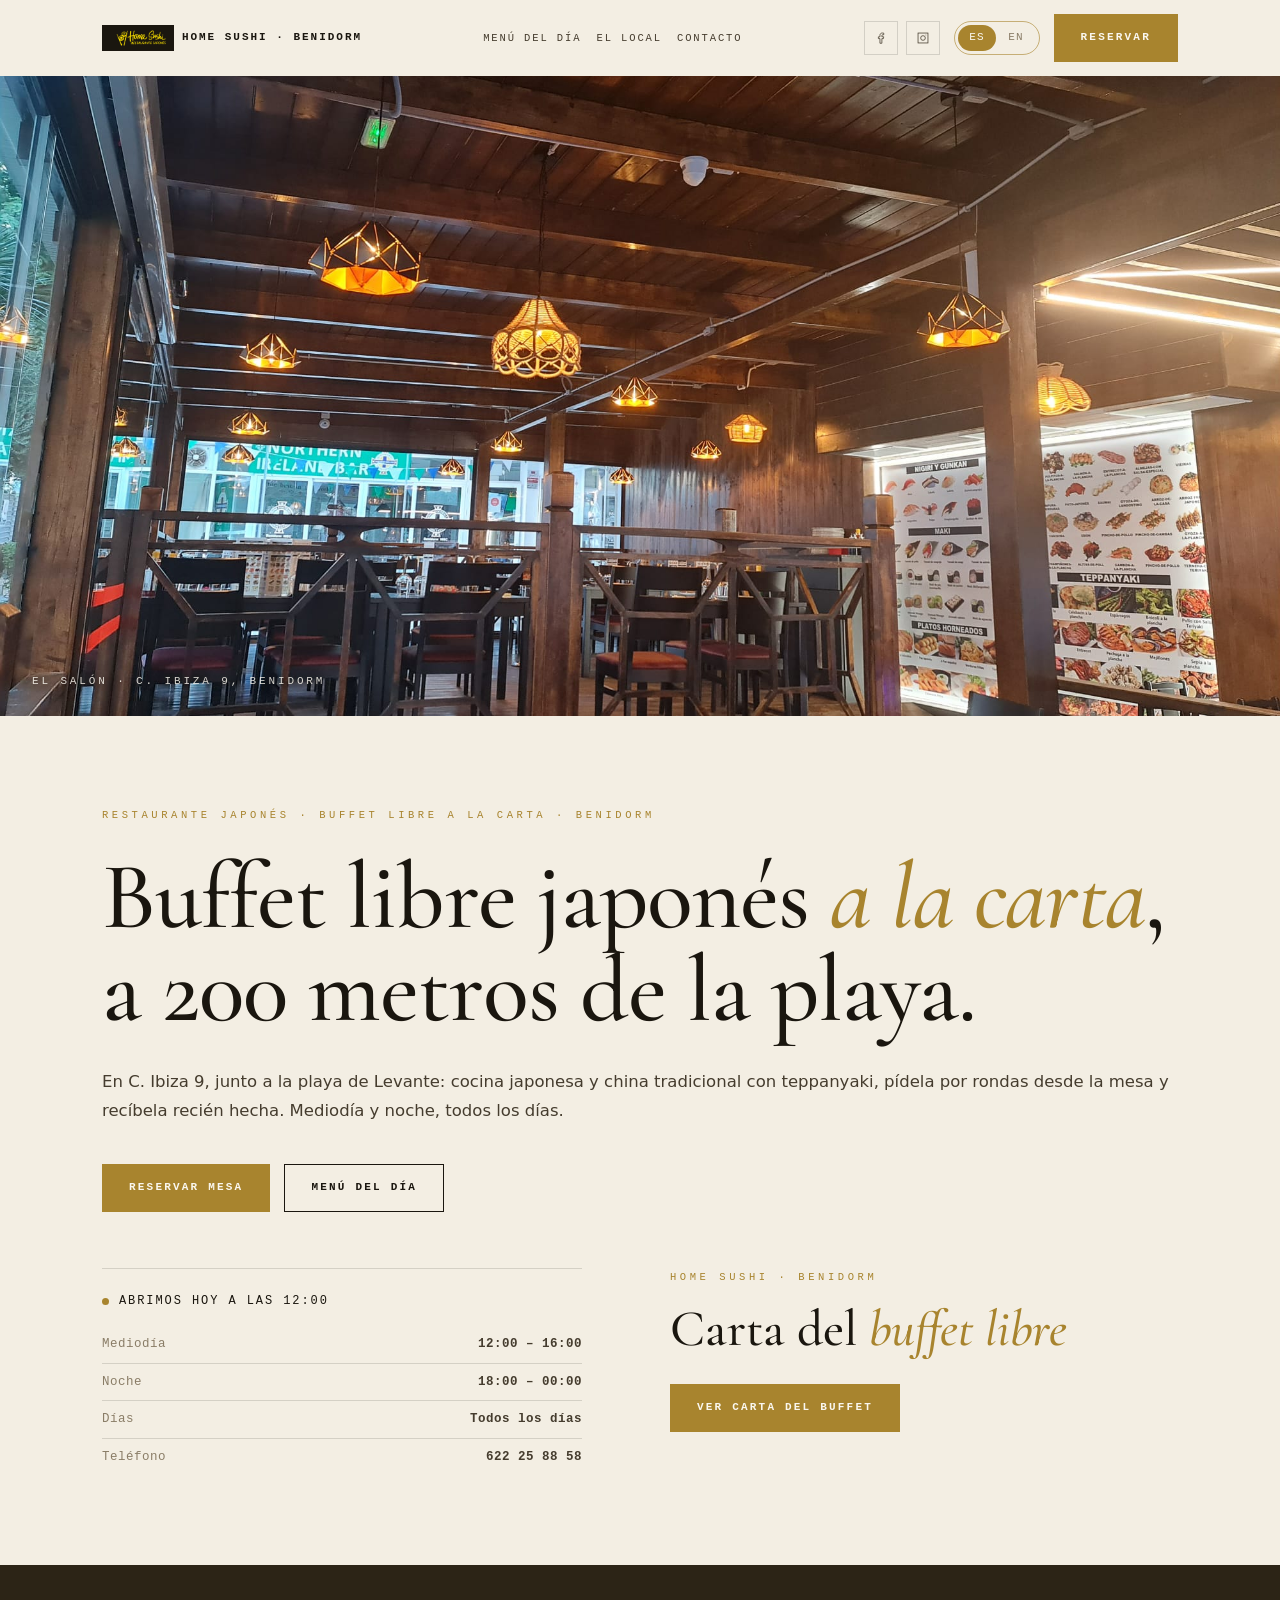
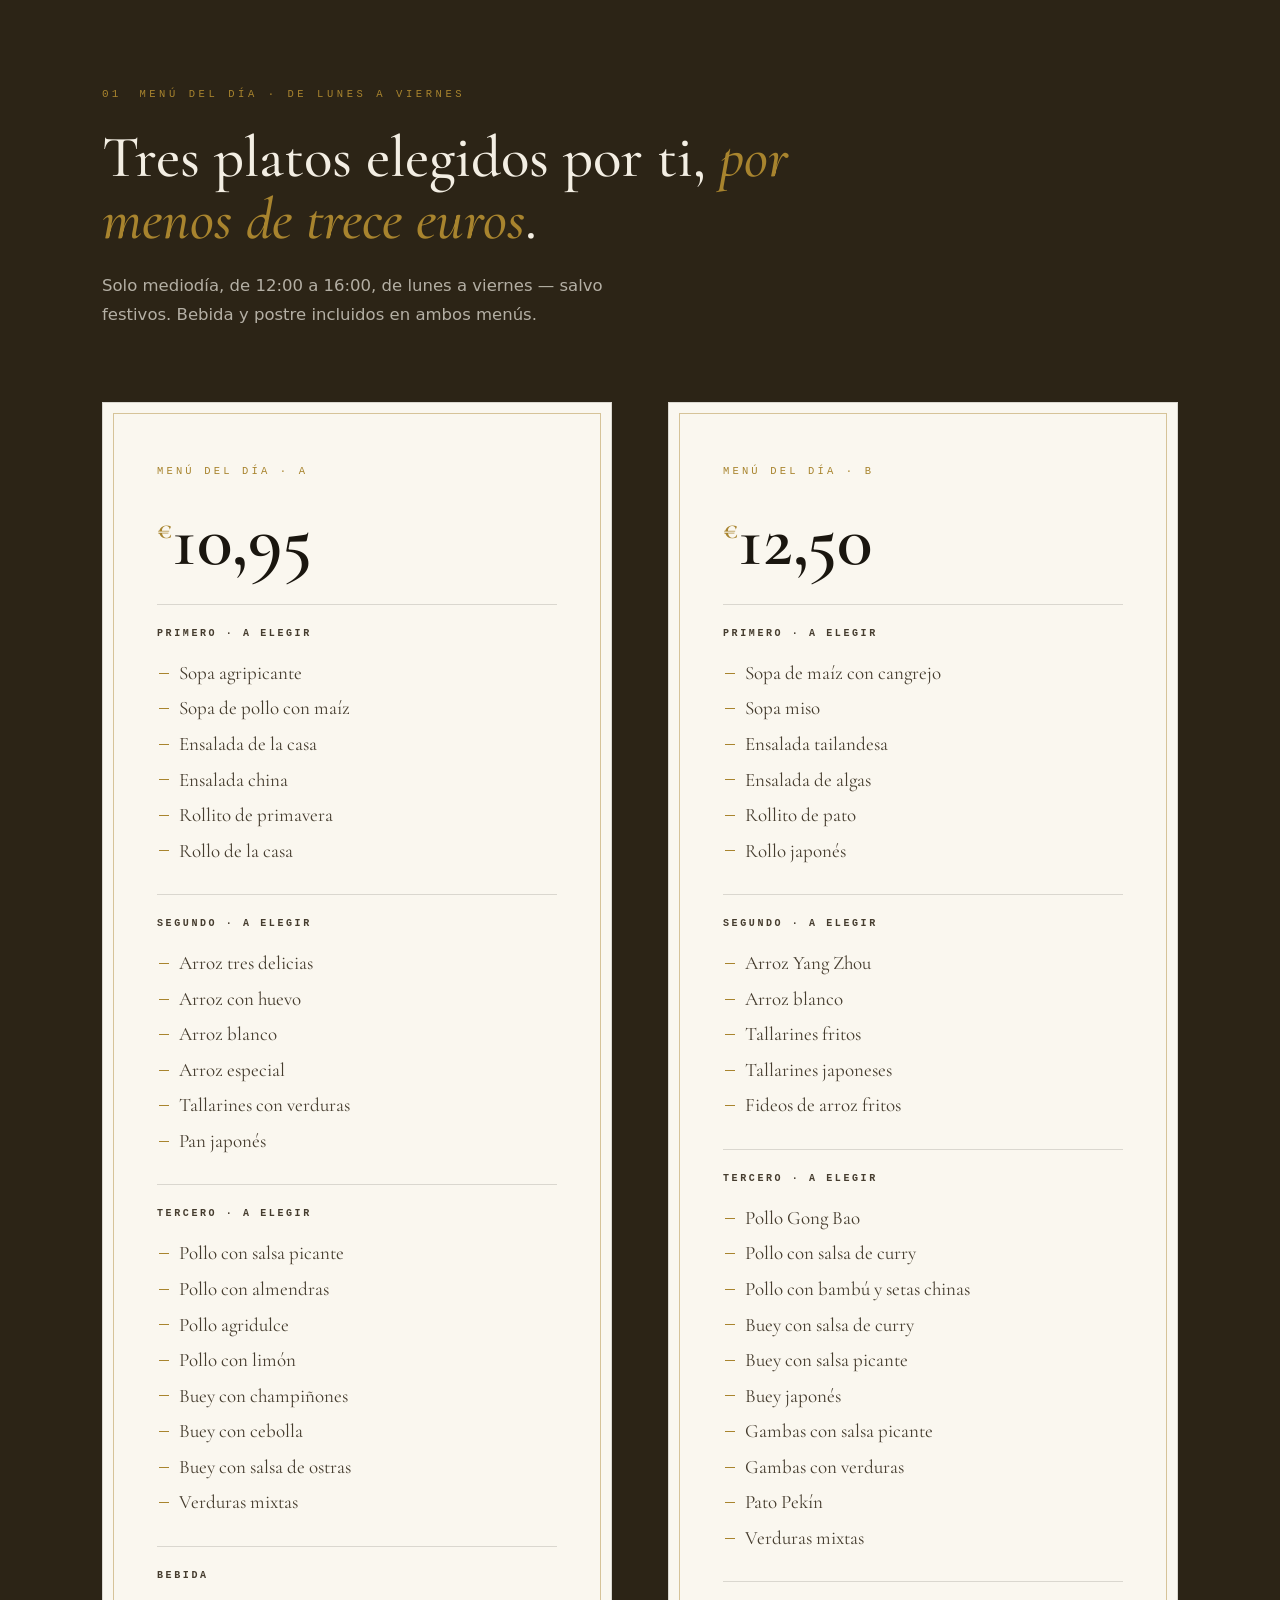
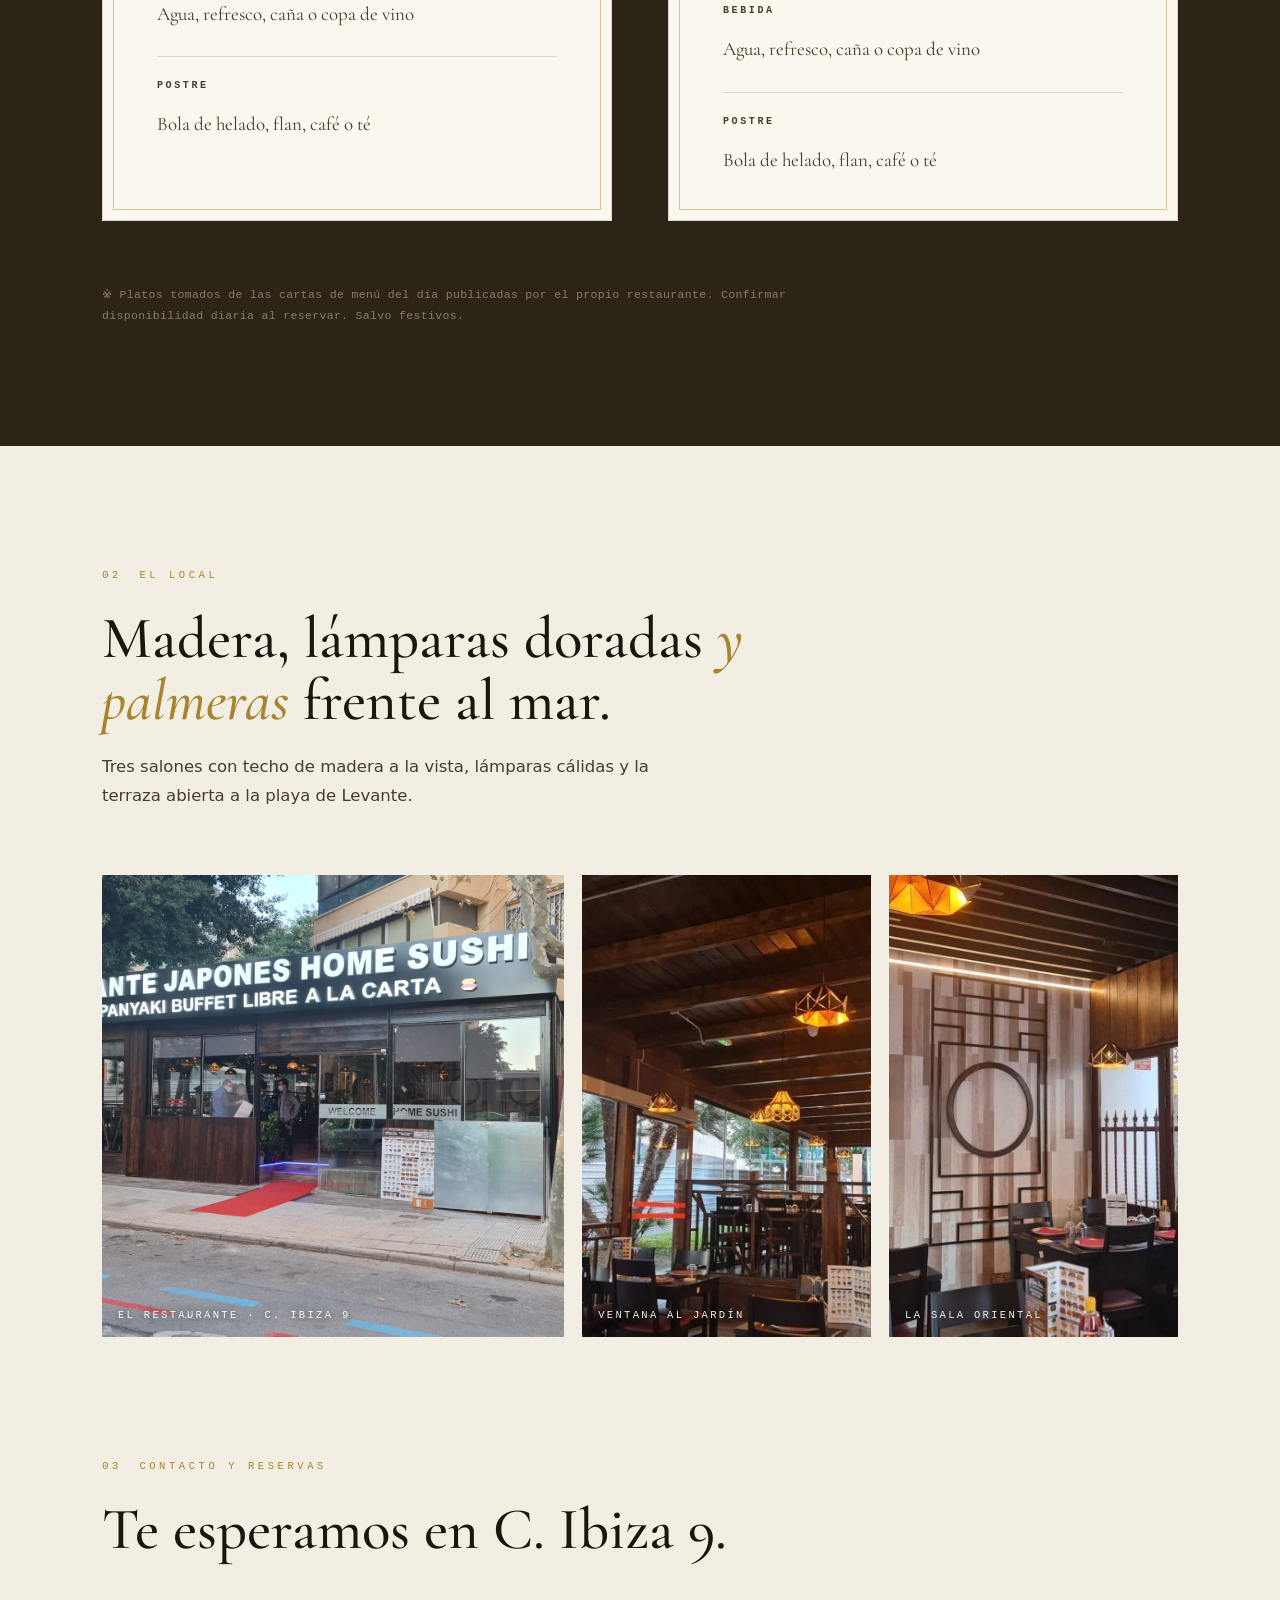
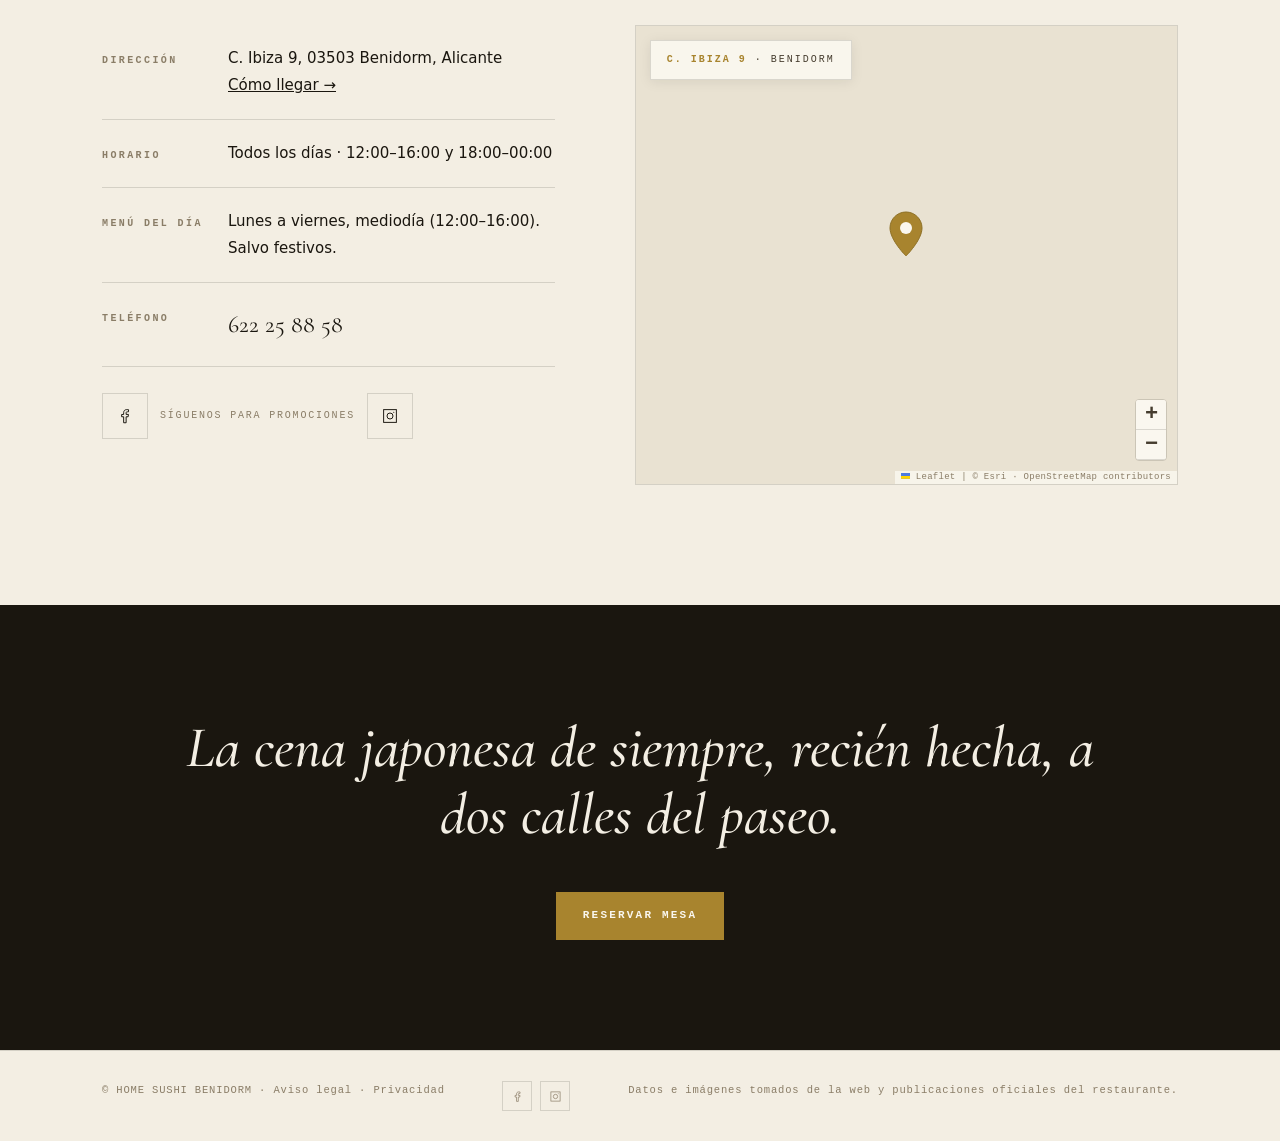
==== commit 864d5b29: "Menú del día: platos en lista, uno por línea - Primero, segundo y tercero de los menús A y B pasan a" ====
--- a/index.html
+++ b/index.html
@@ -147,6 +147,9 @@
 .dgrupo{margin-top:26px;padding-top:20px;border-top:1px solid var(--hair)}
 .dgrupo h4{font-family:var(--mono);font-size:10px;font-weight:600;letter-spacing:.26em;text-transform:uppercase;color:var(--ink2);margin-bottom:12px}
 .dgrupo p{font-family:var(--disp);font-size:19px;line-height:1.75;color:var(--ink2)}
+.dlist{list-style:none}
+.dlist li{position:relative;padding:4px 0 4px 22px;font-family:var(--disp);font-size:19px;line-height:1.45;color:var(--ink2)}
+.dlist li::before{content:"";position:absolute;left:2px;top:calc(4px + .73em);width:10px;height:1px;background:var(--gold)}
 .cardnote{margin-top:64px;font-family:var(--mono);font-size:11.5px;color:var(--muted);letter-spacing:.03em;max-width:760px}
 
 /* LOCAL */
@@ -223,6 +226,8 @@
   .trio .c + .c{padding-left:0;border-left:none}
   .card{padding:36px 28px}
   .plates img{width:180px;height:180px}
+  .ct{gap:36px}
+  .gal img{aspect-ratio:4/3}
 }
 @media(max-width:560px){
   .lang-sw{width:76px;height:30px}
@@ -233,9 +238,26 @@
   .cat-grid{grid-template-columns:1fr}
   .gal{grid-template-columns:1fr}
   .band{height:52vh}
-  .brand{font-size:11px;letter-spacing:.2em}
-  .actic{gap:10px}
   .btn{padding:11px 16px}
+  /* barra superior: solo el logo, para que quepan idioma, Reservar y menú */
+  .wrap{padding:0 20px}
+  .brand{font-size:0;gap:0}
+  .actic{gap:8px}
+  nav .btn{padding:10px 12px;font-size:10px;letter-spacing:.14em}
+  .burger{padding:8px 4px}
+  .hero{padding:64px 0}
+  .hero h1{font-size:44px}
+  .hero-cols{margin-top:44px;gap:44px}
+  .band figcaption{left:20px;right:20px}
+  .map{min-height:340px}
+  .closing{padding:84px 20px}
+}
+@media(max-width:360px){
+  .wrap{padding:0 14px}
+  .actic{gap:6px}
+  .brand .mark{height:22px;padding:3px 4px}
+  nav .btn{padding:9px 9px;letter-spacing:.1em}
+  .hero h1{font-size:38px}
 }
 </style>
 </head>
@@ -294,7 +316,7 @@
       <div class="buffet-cta">
         <p class="eyebrow">Home Sushi · Benidorm</p>
         <h2 data-i18n="buffetH">Carta del <em>buffet libre</em></h2>
-        <a class="btn btn-gold" id="buffetBtn" href="menu-buffet-es.pdf" target="_blank" rel="noopener" data-i18n="buffetBtn">Ver carta del buffet</a>
+        <a class="btn btn-gold" id="buffetBtn" href="carta.html" data-i18n="buffetBtn">Ver carta del buffet</a>
       </div>
     </div>
   </div>
@@ -313,9 +335,9 @@
       <article class="card reveal">
         <span class="tag" data-i18n="cardA">Menú del día · A</span>
         <div class="price"><sup>€</sup>10,95</div>
-        <div class="dgrupo"><h4 data-i18n="g1">Primero · a elegir</h4><p data-i18n="g1p">Sopa agripicante · Sopa de pollo con maíz · Ensalada de la casa · Ensalada china · Rollito de primavera · Rollo de la casa</p></div>
-        <div class="dgrupo"><h4 data-i18n="g2">Segundo · a elegir</h4><p data-i18n="g2p">Arroz tres delicias · Arroz con huevo · Arroz blanco · Arroz especial · Tallarines con verduras · Pan japonés</p></div>
-        <div class="dgrupo"><h4 data-i18n="g3">Tercero · a elegir</h4><p data-i18n="g3p">Pollo con salsa picante · Pollo con almendras · Pollo agridulce · Pollo con limón · Buey con champiñones · Buey con cebolla · Buey con salsa de ostras · Verduras mixtas</p></div>
+        <div class="dgrupo"><h4 data-i18n="g1">Primero · a elegir</h4><ul class="dlist" data-i18n="g1p"><li>Sopa agripicante</li><li>Sopa de pollo con maíz</li><li>Ensalada de la casa</li><li>Ensalada china</li><li>Rollito de primavera</li><li>Rollo de la casa</li></ul></div>
+        <div class="dgrupo"><h4 data-i18n="g2">Segundo · a elegir</h4><ul class="dlist" data-i18n="g2p"><li>Arroz tres delicias</li><li>Arroz con huevo</li><li>Arroz blanco</li><li>Arroz especial</li><li>Tallarines con verduras</li><li>Pan japonés</li></ul></div>
+        <div class="dgrupo"><h4 data-i18n="g3">Tercero · a elegir</h4><ul class="dlist" data-i18n="g3p"><li>Pollo con salsa picante</li><li>Pollo con almendras</li><li>Pollo agridulce</li><li>Pollo con limón</li><li>Buey con champiñones</li><li>Buey con cebolla</li><li>Buey con salsa de ostras</li><li>Verduras mixtas</li></ul></div>
         <div class="dgrupo"><h4 data-i18n="g4">Bebida</h4><p data-i18n="g4p">Agua, refresco, caña o copa de vino</p></div>
         <div class="dgrupo"><h4 data-i18n="g5">Postre</h4><p data-i18n="g5p">Bola de helado, flan, café o té</p></div>
       </article>
@@ -323,9 +345,9 @@
       <article class="card reveal">
         <span class="tag" data-i18n="cardB">Menú del día · B</span>
         <div class="price"><sup>€</sup>12,50</div>
-        <div class="dgrupo"><h4 data-i18n="h1g">Primero · a elegir</h4><p data-i18n="h1gp">Sopa de maíz con cangrejo · Sopa miso · Ensalada tailandesa · Ensalada de algas · Rollito de pato · Rollo japonés</p></div>
-        <div class="dgrupo"><h4 data-i18n="g2">Segundo · a elegir</h4><p data-i18n="h2gp">Arroz Yang Zhou · Arroz blanco · Tallarines fritos · Tallarines japoneses · Fideos de arroz fritos</p></div>
-        <div class="dgrupo"><h4 data-i18n="g3">Tercero · a elegir</h4><p data-i18n="h3gp">Pollo Gong Bao · Pollo con salsa de curry · Pollo con bambú y setas chinas · Buey con salsa de curry · Buey con salsa picante · Buey japonés · Gambas con salsa picante · Gambas con verduras · Pato Pekín · Verduras mixtas</p></div>
+        <div class="dgrupo"><h4 data-i18n="h1g">Primero · a elegir</h4><ul class="dlist" data-i18n="h1gp"><li>Sopa de maíz con cangrejo</li><li>Sopa miso</li><li>Ensalada tailandesa</li><li>Ensalada de algas</li><li>Rollito de pato</li><li>Rollo japonés</li></ul></div>
+        <div class="dgrupo"><h4 data-i18n="g2">Segundo · a elegir</h4><ul class="dlist" data-i18n="h2gp"><li>Arroz Yang Zhou</li><li>Arroz blanco</li><li>Tallarines fritos</li><li>Tallarines japoneses</li><li>Fideos de arroz fritos</li></ul></div>
+        <div class="dgrupo"><h4 data-i18n="g3">Tercero · a elegir</h4><ul class="dlist" data-i18n="h3gp"><li>Pollo Gong Bao</li><li>Pollo con salsa de curry</li><li>Pollo con bambú y setas chinas</li><li>Buey con salsa de curry</li><li>Buey con salsa picante</li><li>Buey japonés</li><li>Gambas con salsa picante</li><li>Gambas con verduras</li><li>Pato Pekín</li><li>Verduras mixtas</li></ul></div>
         <div class="dgrupo"><h4 data-i18n="g4">Bebida</h4><p data-i18n="g4p">Agua, refresco, caña o copa de vino</p></div>
         <div class="dgrupo"><h4 data-i18n="g5">Postre</h4><p data-i18n="g5p">Bola de helado, flan, café o té</p></div>
       </article>
@@ -343,9 +365,9 @@
       <p class="lead" data-i18n="lead3">Tres salones con techo de madera a la vista, lámparas cálidas y la terraza abierta a la playa de Levante.</p>
     </div>
     <div class="gal">
-      <figure class="reveal"><img src="assets/fachada.jpg" alt="Fachada de Home Sushi en C. Ibiza 9, Benidorm"><figcaption data-i18n="g1" style="text-shadow:0 1px 8px rgba(26,22,15,.9)">El restaurante · C. Ibiza 9</figcaption></figure>
-      <figure class="reveal"><img src="assets/terraza.jpg" alt="Salón ventana a la palmera"><figcaption data-i18n="g2">Ventana al jardín</figcaption></figure>
-      <figure class="reveal"><img src="assets/sala-oriental.jpg" alt="Sala con decoración oriental y manteles rojos"><figcaption data-i18n="g3">La sala oriental</figcaption></figure>
+      <figure class="reveal"><img src="assets/fachada.jpg" alt="Fachada de Home Sushi en C. Ibiza 9, Benidorm"><figcaption data-i18n="gal1" style="text-shadow:0 1px 8px rgba(26,22,15,.9)">El restaurante · C. Ibiza 9</figcaption></figure>
+      <figure class="reveal"><img src="assets/terraza.jpg" alt="Salón ventana a la palmera"><figcaption data-i18n="gal2">Ventana al jardín</figcaption></figure>
+      <figure class="reveal"><img src="assets/sala-oriental.jpg" alt="Sala con decoración oriental y manteles rojos"><figcaption data-i18n="gal3">La sala oriental</figcaption></figure>
     </div>
   </div>
 </section>
@@ -420,16 +442,16 @@
 c1:"The dining room · C. Ibiza 9, Benidorm",
 k3:"Lunch set · monday to friday",h2b:"Three courses chosen from, <em>for under thirteen euros</em>.",lead2:"Lunchtime only, 12:00 to 16:00, Monday to Friday — except bank holidays. Drink and dessert included in both menus.",
 cardA:"Lunch set · A",cardB:"Lunch set · B",
-g1:"First course · choose one",g1p:"Hot-and-sour soup · Chicken and sweetcorn soup · House salad · Chinese salad · Spring roll · House roll",
-g2:"Second course · choose one",g2p:"Three-treasures fried rice · Egg rice · Plain rice · Special rice · Vegetables noodles · Japanese bun",
-g3:"Third course · choose one",g3p:"Spicy chicken · Chicken with almonds · Sweet-and-sour chicken · Lemon chicken · Beef with mushrooms · Beef with onions · Beef with oyster sauce · Mixed vegetables",
+g1:"First course · choose one",h1g:"First course · choose one",g1p:"<li>Hot-and-sour soup</li><li>Chicken and sweetcorn soup</li><li>House salad</li><li>Chinese salad</li><li>Spring roll</li><li>House roll</li>",
+g2:"Second course · choose one",g2p:"<li>Three-treasures fried rice</li><li>Egg rice</li><li>Plain rice</li><li>Special rice</li><li>Vegetables noodles</li><li>Japanese bun</li>",
+g3:"Third course · choose one",g3p:"<li>Spicy chicken</li><li>Chicken with almonds</li><li>Sweet-and-sour chicken</li><li>Lemon chicken</li><li>Beef with mushrooms</li><li>Beef with onions</li><li>Beef with oyster sauce</li><li>Mixed vegetables</li>",
 g4:"Drink",g4p:"Water, soft drink, small beer or glass of wine",g5:"Dessert",g5p:"Scoop of ice cream, crème caramel, coffee or tea",
-h1gp:"Corn soup with crab · Miso soup · Thai salad · Seaweed salad · Duck roll · Japanese roll",
-h2gp:"Yang Zhou fried rice · Plain rice · Fried noodles · Japanese noodles · Fried rice noodles",
-h3gp:"Gong Bao chicken · Chicken in curry sauce · Chicken with bamboo and Chinese mushrooms · Beef in curry sauce · Spicy beef · Japanese beef · Spicy prawns · Prawns with vegetables · Peking duck · Mixed vegetables",
+h1gp:"<li>Corn soup with crab</li><li>Miso soup</li><li>Thai salad</li><li>Seaweed salad</li><li>Duck roll</li><li>Japanese roll</li>",
+h2gp:"<li>Yang Zhou fried rice</li><li>Plain rice</li><li>Fried noodles</li><li>Japanese noodles</li><li>Fried rice noodles</li>",
+h3gp:"<li>Gong Bao chicken</li><li>Chicken in curry sauce</li><li>Chicken with bamboo and Chinese mushrooms</li><li>Beef in curry sauce</li><li>Spicy beef</li><li>Japanese beef</li><li>Spicy prawns</li><li>Prawns with vegetables</li><li>Peking duck</li><li>Mixed vegetables</li>",
 cardnote:"※ Dishes taken from the lunch-set menus published by the restaurant itself. Confirm daily availability when booking. Excluding bank holidays.",
 k6:"The venue",h2d:"Wood, golden lamps <em>and palm trees</em> over the sea.",lead3:"Three dining rooms with exposed timber ceilings, warm lighting and a room opening onto Levante beach.",
-g1:"The restaurant · C. Ibiza 9",g2:"Garden-facing room",g3:"The oriental room",
+gal1:"The restaurant · C. Ibiza 9",gal2:"Garden-facing room",gal3:"The oriental room",
 k7:"Contact & bookings",h2f:"We're waiting for you at C. Ibiza&nbsp;9.",
 c1:"Address",c1l:"How to arrive →",c2:"Opening hours",c2v:"Every day · 12:00–16:00 and 18:00–00:00",c3:"Lunch set",c3v:"Monday to Friday, lunchtime (12:00–16:00). Except bank holidays.",c4:"Phone",
 follow:"Follow us for promos",
@@ -456,7 +478,7 @@
     else if(el._es!==undefined)el.innerHTML=el._es;
   });
   const bb=document.getElementById('buffetBtn');
-  if(bb)bb.href=lang==='en'?'menu-buffet-en.pdf':'menu-buffet-es.pdf';
+  if(bb)bb.href=lang==='en'?'carta.html?lang=en':'carta.html?lang=es';
   stateText();
 }
 function setLang(l){lang=l;
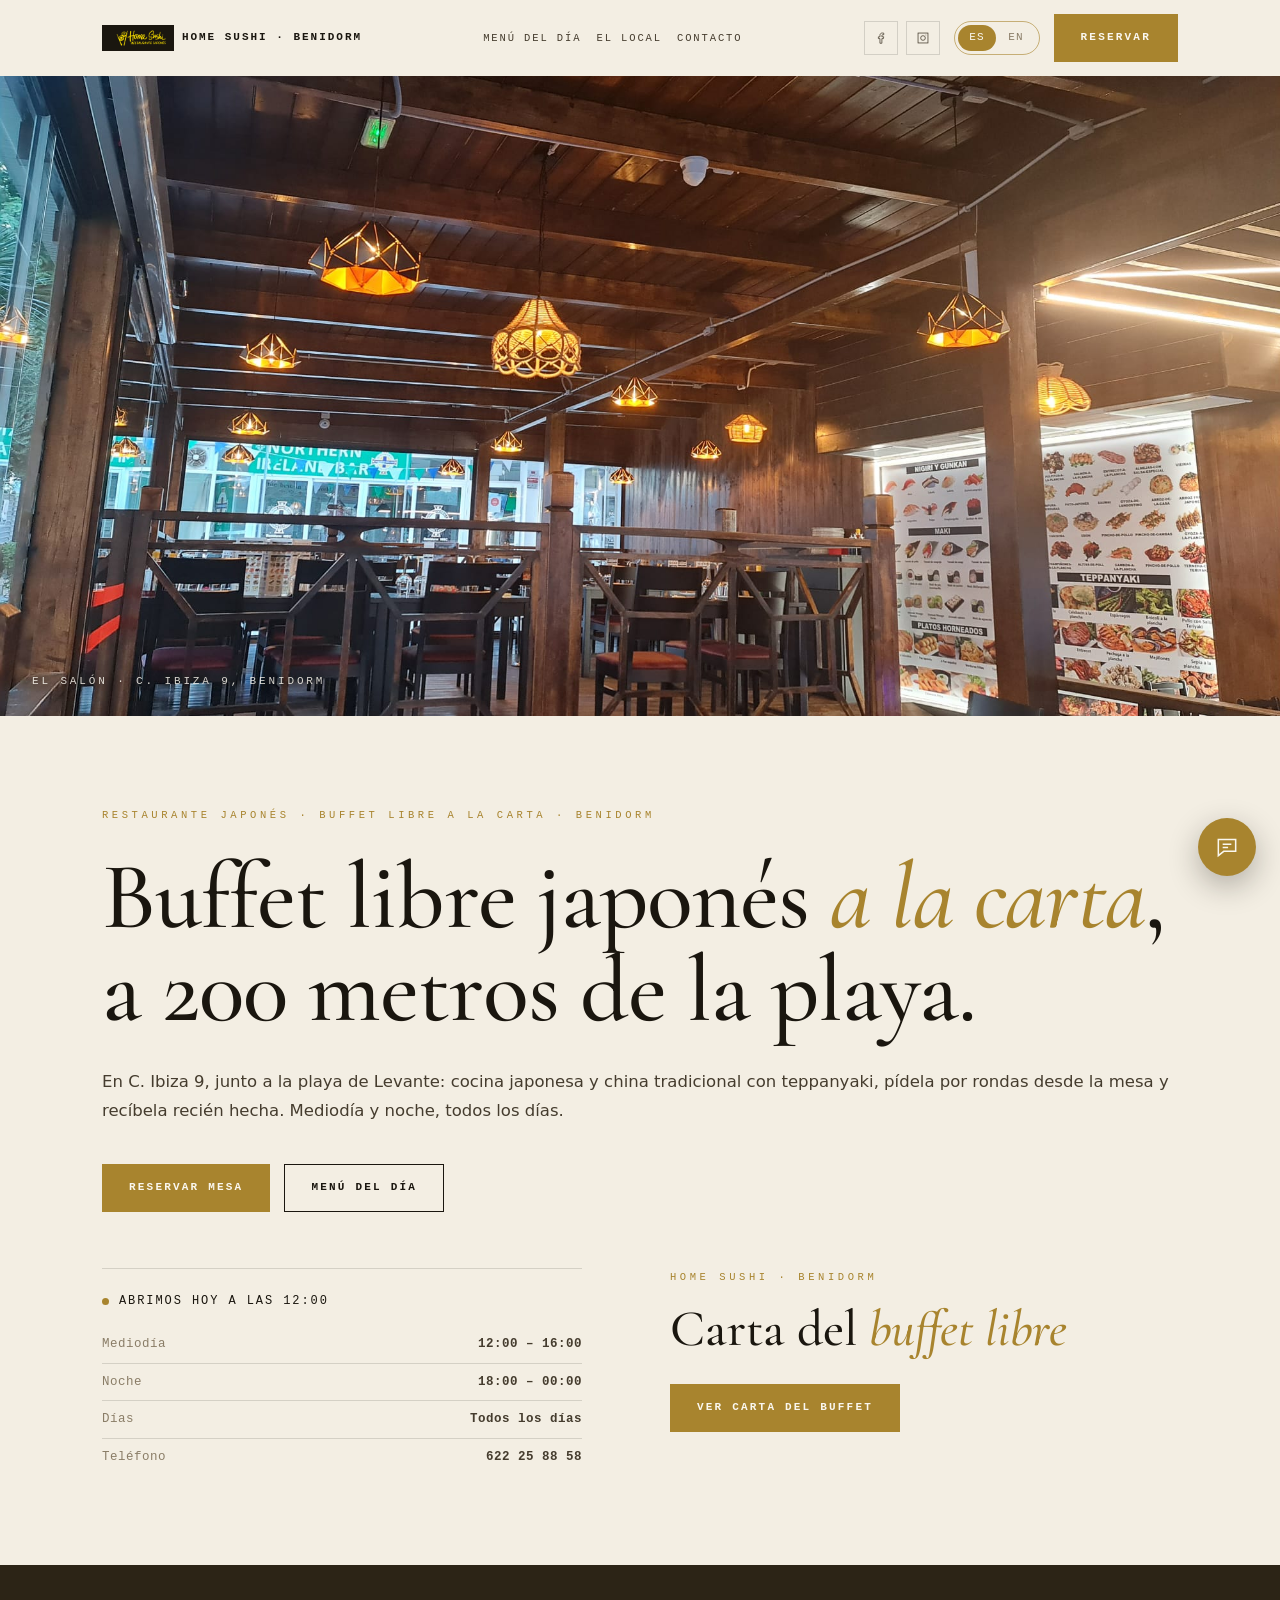
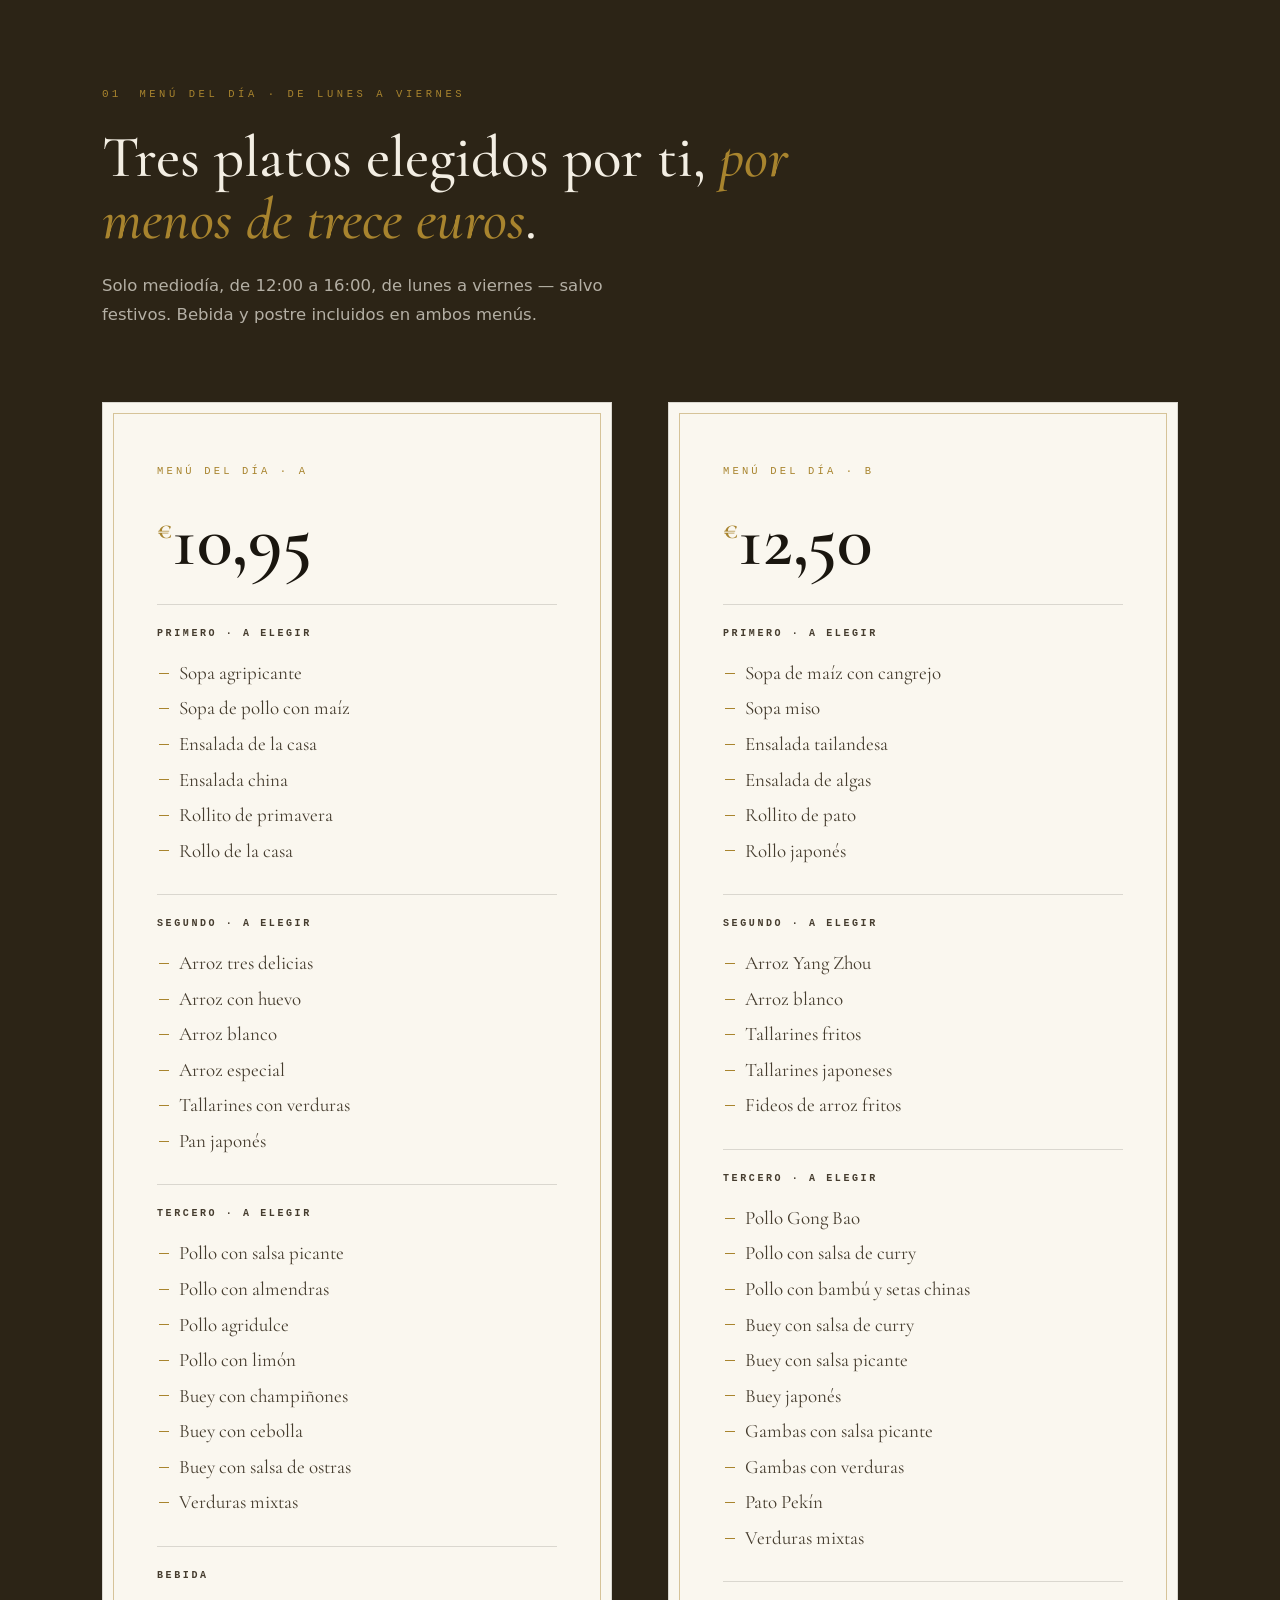
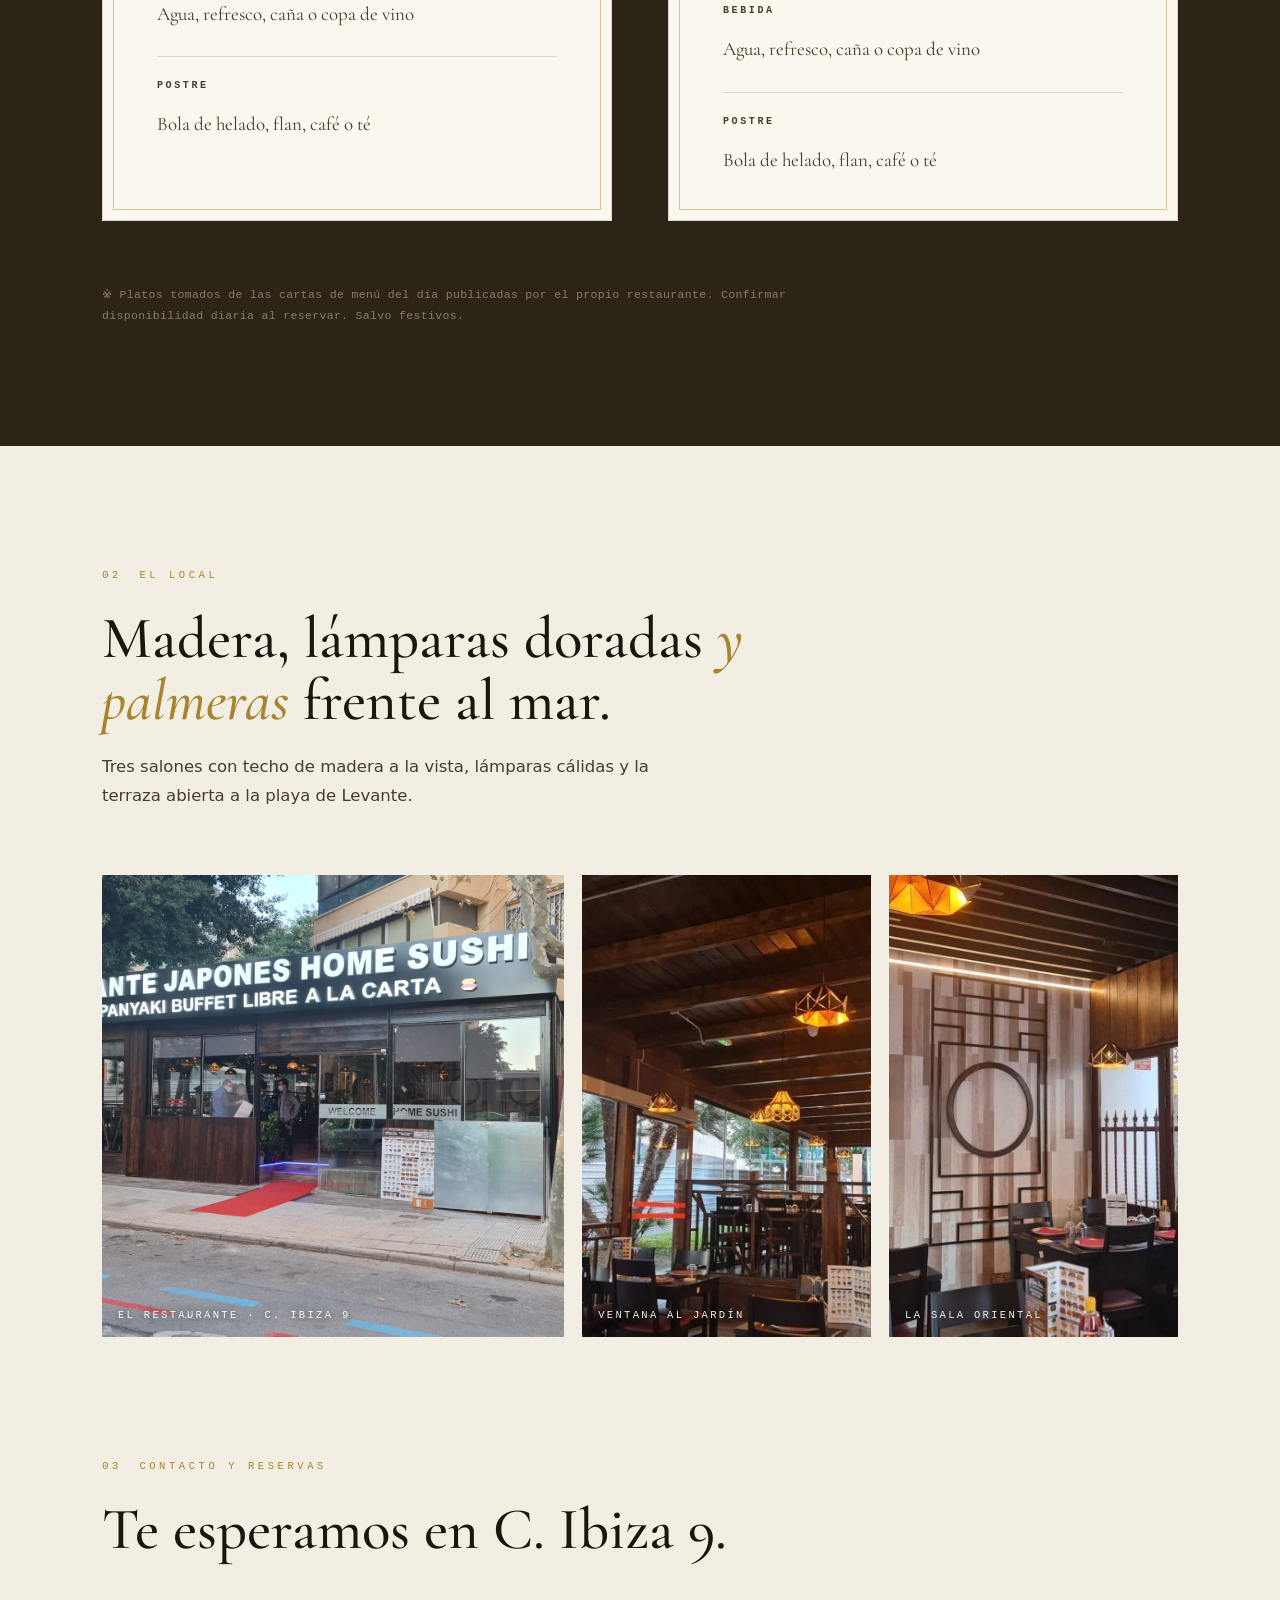
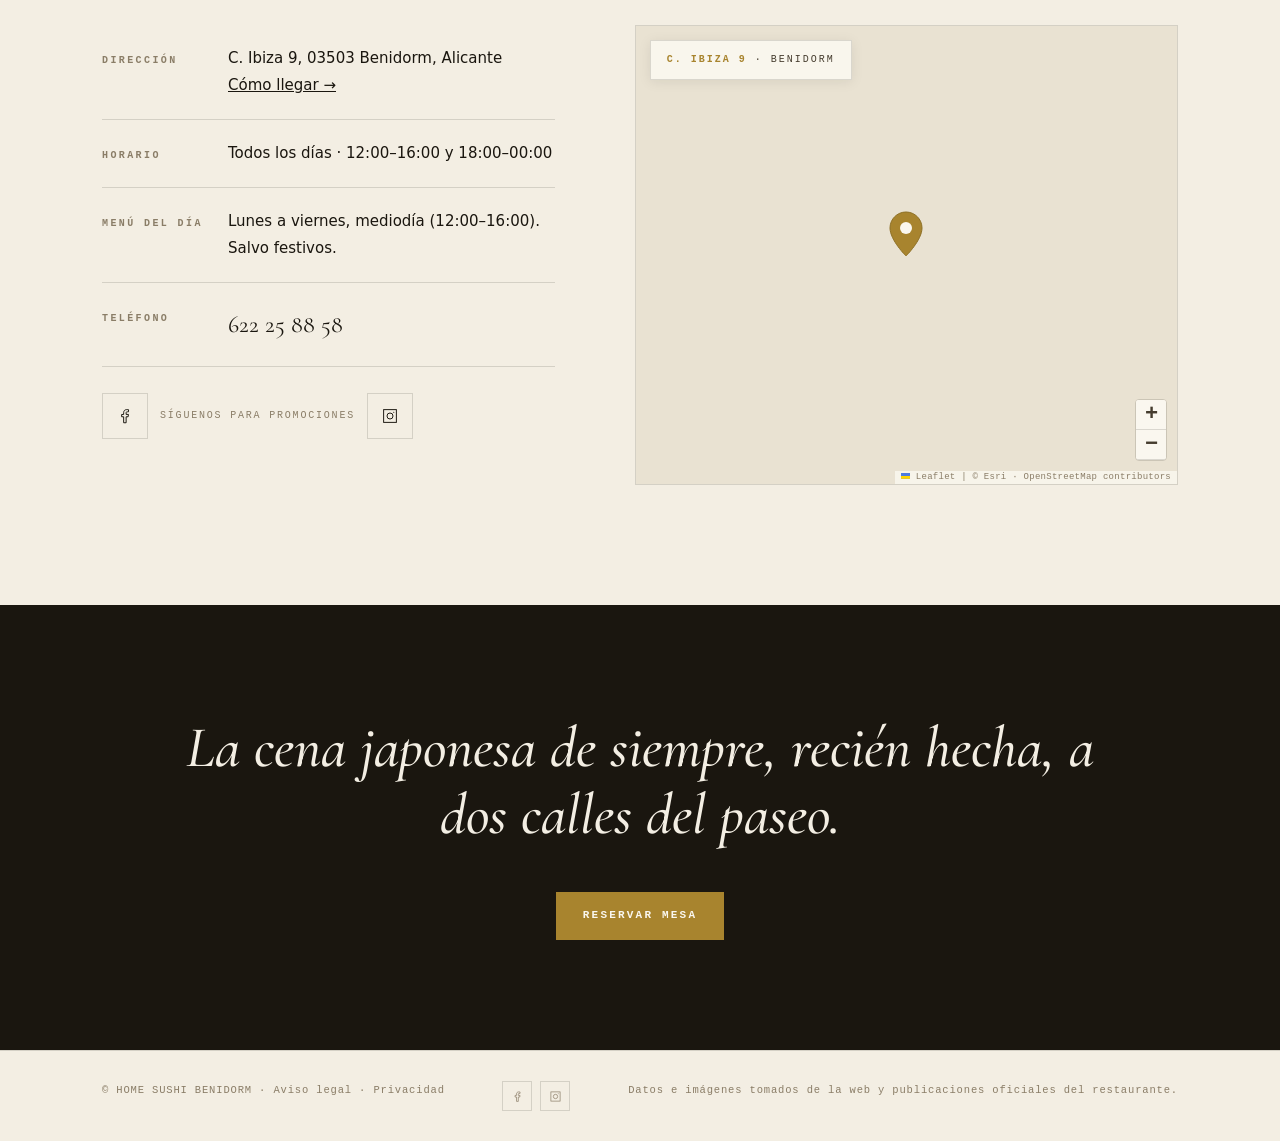
==== commit a44bc8dd: "Asistente de reservas: chatbot sin IA en la portada Responde con textos fijos (temas o palabras clav" ====
--- a/index.html
+++ b/index.html
@@ -11,6 +11,7 @@
 <link href="https://fonts.googleapis.com/css2?family=Cormorant+Garamond:ital,wght@0,500;0,600;1,500&display=swap" rel="stylesheet">
 <link rel="stylesheet" href="assets/leaflet/leaflet.css">
 <link rel="stylesheet" href="assets/reservas.css">
+<link rel="stylesheet" href="assets/chatbot.css">
 <script>document.documentElement.className+=' js';</script>
 <style>
 :root{
@@ -497,5 +498,6 @@
 stateText();setInterval(stateText,60000);
 </script>
 <script src="assets/reservas.js"></script>
+<script src="assets/chatbot.js"></script>
 </body>
 </html>
--- a/assets/chatbot.css
+++ b/assets/chatbot.css
@@ -0,0 +1,60 @@
+/* Asistente de reservas · usa los tokens de color y tipografía de index.html */
+.hc{position:fixed;right:24px;bottom:24px;z-index:85;font-family:var(--sans)}
+
+/* botón flotante */
+.hc-fab{width:58px;height:58px;border-radius:50%;border:0;background:var(--gold);color:var(--paper2);display:grid;place-items:center;cursor:pointer;box-shadow:0 10px 30px rgba(26,22,15,.3);transition:.25s;margin-left:auto}
+.hc-fab:hover{background:#8c6e23}
+.hc-fab svg{width:26px;height:26px;grid-area:1/1}
+.hc-ic-x,.hc.open .hc-ic-chat{display:none}
+.hc.open .hc-ic-x{display:block}
+.hc button:focus-visible,.hc input:focus-visible,.hc a:focus-visible{outline:2px solid var(--gold);outline-offset:2px}
+
+/* panel */
+.hc-panel{padding:0;position:absolute;right:0;bottom:74px;width:min(380px,calc(100vw - 32px));height:min(580px,calc(100dvh - 186px));min-height:300px;display:flex;flex-direction:column;background:var(--paper2);color:var(--ink);line-height:1.55;box-shadow:0 30px 80px rgba(26,22,15,.35);border:1px solid var(--gold-soft);animation:hcIn .3s cubic-bezier(.2,.7,.3,1)}
+.hc-panel[hidden]{display:none}
+@keyframes hcIn{from{opacity:0;transform:translateY(12px)}}
+.hc-hd{flex:none;display:flex;justify-content:space-between;align-items:center;gap:12px;padding:12px 14px 12px 18px;border-bottom:1px solid var(--hair)}
+.hc-hd .eyebrow{font-size:9.5px}
+.hc-hd h2{font-family:var(--disp);font-weight:500;font-size:21px;line-height:1.1;margin-top:3px}
+.hc-x{flex:none;width:36px;height:36px;border:1px solid var(--hair);background:none;color:var(--ink2);display:grid;place-items:center;cursor:pointer;transition:.25s}
+.hc-x:hover{border-color:var(--gold);color:var(--gold)}
+.hc-x svg{width:14px;height:14px}
+
+/* conversación */
+.hc-log{flex:1;min-height:0;overflow:auto;overscroll-behavior:contain;padding:14px 14px 10px;display:flex;flex-direction:column;gap:8px;scrollbar-width:thin;scrollbar-color:var(--gold-soft) transparent}
+.hc-msg{max-width:86%;padding:8px 12px;font-size:14px;line-height:1.5;animation:hcIn .25s ease-out}
+.hc-bot{align-self:flex-start;background:var(--paper);border:1px solid var(--hair);color:var(--ink2)}
+.hc-user{align-self:flex-end;background:var(--ink);color:var(--paper2)}
+.hc-msg a{color:var(--ink);text-decoration:underline;text-underline-offset:3px}
+.hc-msg a:hover{color:var(--gold)}
+.hc-msg b{font-weight:600;color:var(--ink)}
+.hc-cta{display:block;margin-top:8px;padding:9px 14px;font-size:10.5px;letter-spacing:.16em}
+
+/* temas y campo de texto */
+/* todos los temas a la vista, repartidos en las filas que hagan falta */
+.hc-chips{flex:none;display:flex;flex-wrap:wrap;gap:6px;padding:10px 14px;border-top:1px solid var(--hair)}
+.hc-chip{white-space:nowrap;background:none;border:1px solid var(--gold-soft);color:var(--ink2);font-family:var(--mono);font-size:10.5px;letter-spacing:.04em;padding:7px 10px;cursor:pointer;transition:.2s}
+.hc-chip:hover{border-color:var(--gold);color:var(--gold)}
+.hc-f{flex:none;display:flex;border-top:1px solid var(--hair)}
+.hc-f input{flex:1;min-width:0;border:0;background:none;padding:12px 16px;font:inherit;font-size:16px;color:var(--ink)}
+.hc .hc-f input:focus-visible{outline:none}
+.hc-f:focus-within{box-shadow:inset 0 2px 0 var(--gold)}
+.hc-f input::placeholder{color:var(--muted)}
+.hc-send{flex:none;width:50px;border:0;background:none;color:var(--gold);cursor:pointer;display:grid;place-items:center}
+.hc-send svg{width:20px;height:20px}
+.hc-send:hover{color:#8c6e23}
+
+/* móvil: el asistente ocupa toda la pantalla y se cierra con la X de la cabecera */
+@media(max-width:560px){
+  .hc{right:16px;bottom:16px}
+  .hc-fab{width:52px;height:52px}
+  .hc.open .hc-fab{display:none}
+  html.hc-lock{overflow:hidden}
+  .hc-panel{position:fixed;inset:0;width:auto;height:100dvh;border:0;box-shadow:none;padding-bottom:env(safe-area-inset-bottom)}
+  .hc-hd{padding:10px 12px 10px 18px}
+  .hc-x{width:42px;height:42px}
+  .hc-msg{font-size:15px}
+  .hc-chip{font-size:11px;padding:9px 12px}
+  .hc-f input{padding:14px 16px}
+  .hc-send{width:56px}
+}
